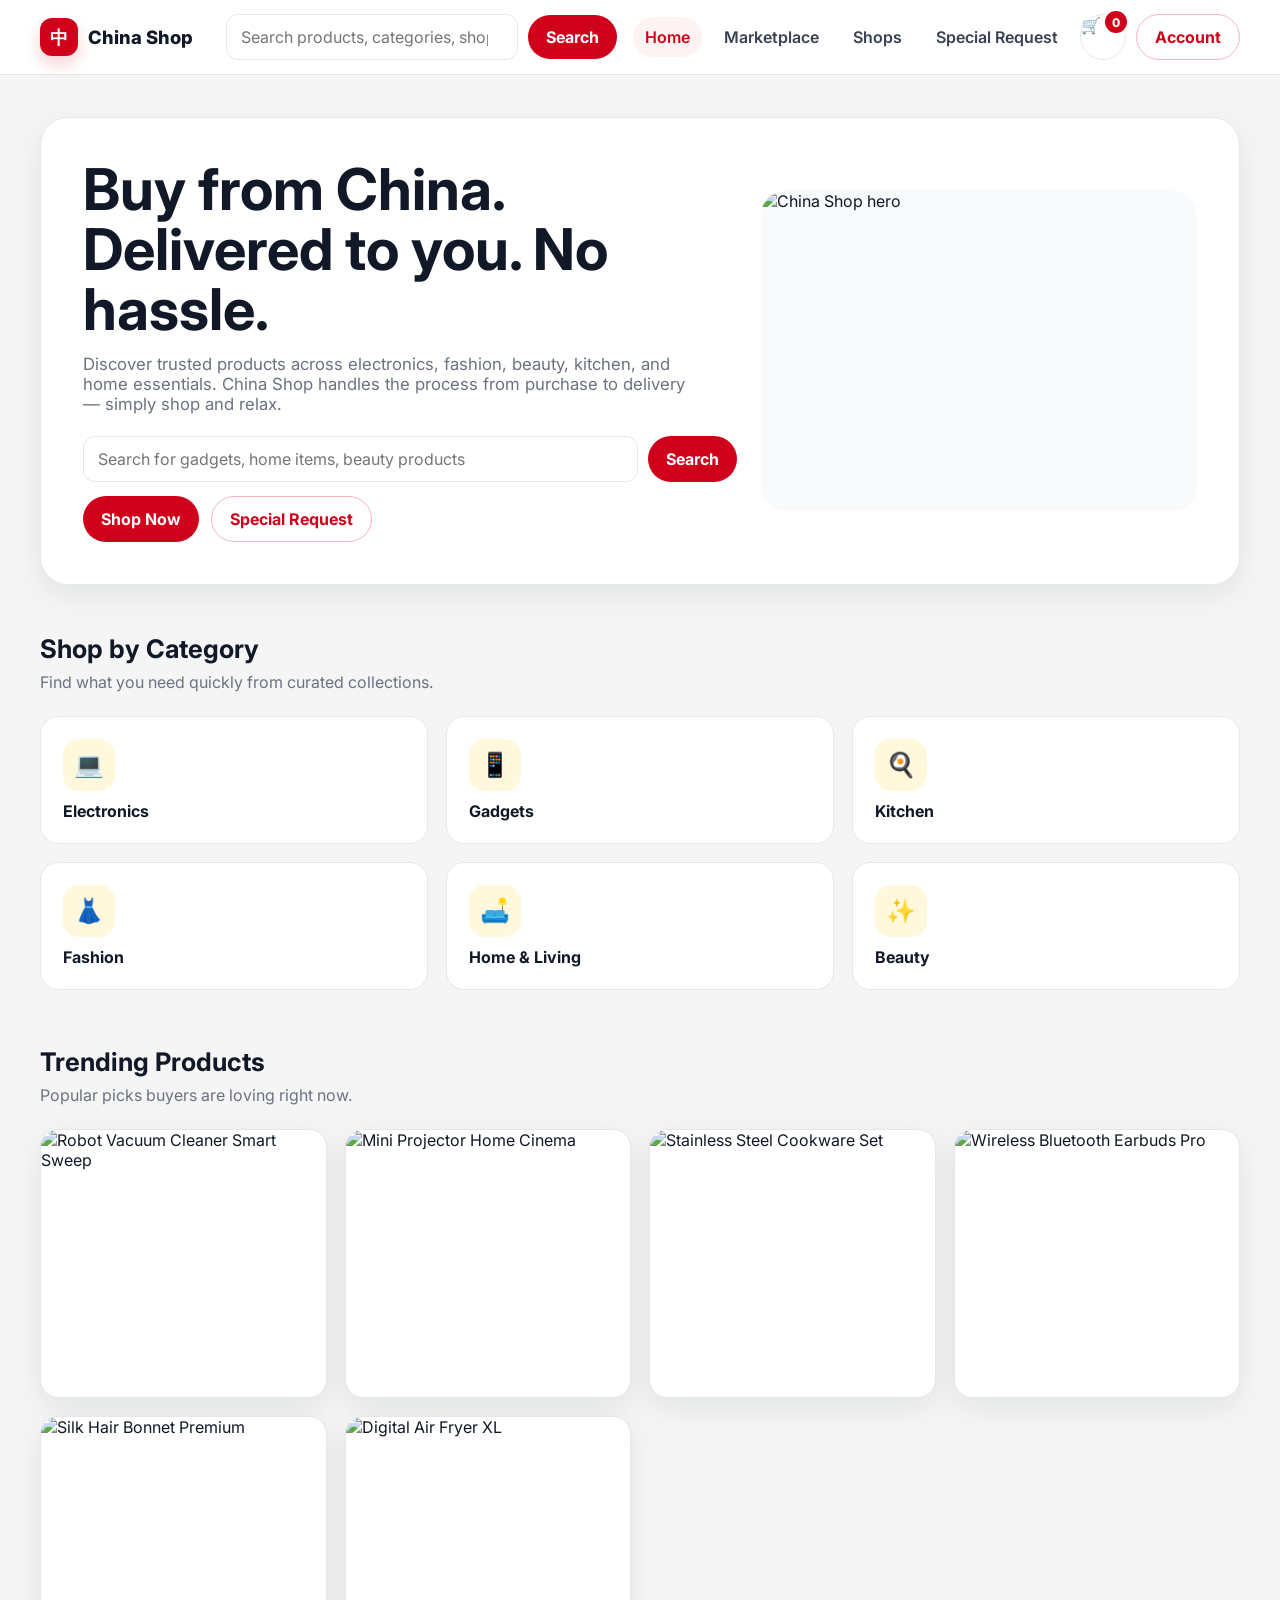
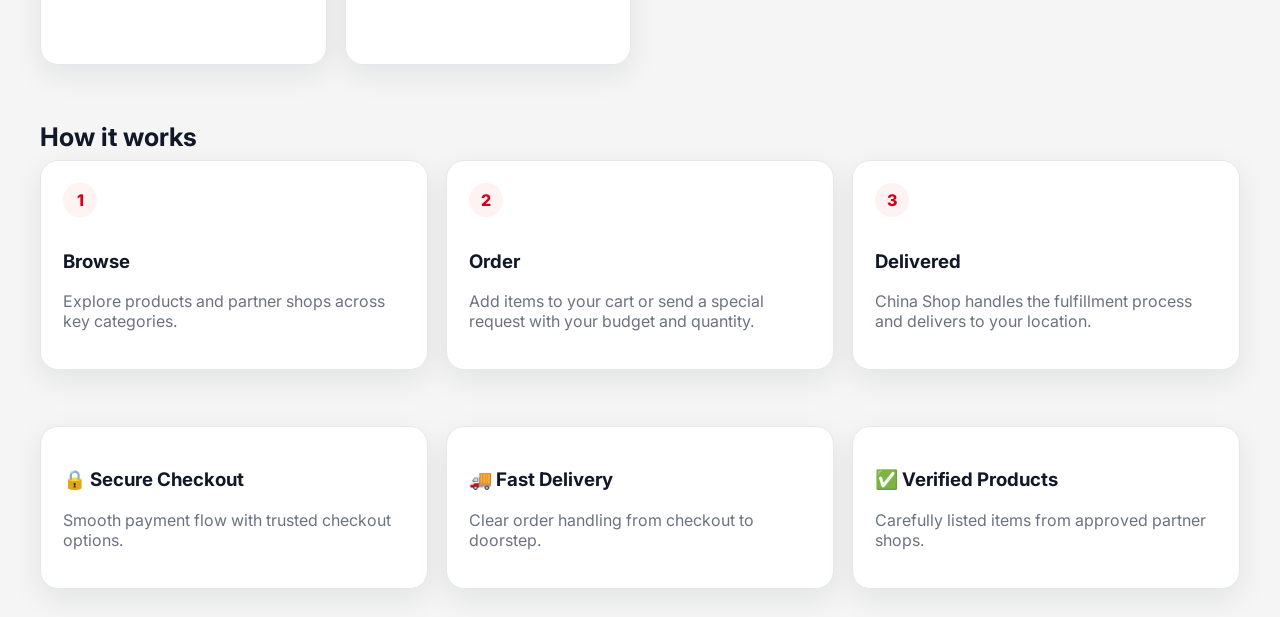
==== index.html @ fc055eab "Replace China Shop with new frontend build" ====
<!DOCTYPE html>
<html lang="en">
<head>
  <meta charset="UTF-8" />
  <meta name="viewport" content="width=device-width, initial-scale=1.0" />
  <title>China Shop</title>
  <link rel="preconnect" href="https://fonts.googleapis.com">
  <link rel="preconnect" href="https://fonts.gstatic.com" crossorigin>
  <link href="https://fonts.googleapis.com/css2?family=Inter:wght@400;500;600;700;800&display=swap" rel="stylesheet">
  <link rel="stylesheet" href="css/style.css" />
</head>
<body>
  <div id="root">
    <header id="navbar"></header>
    <main id="app"></main>
  </div>
  <script src="js/data.js"></script>
  <script src="js/router.js"></script>
  <script src="js/app.js"></script>
</body>
</html>
---- css/style.css ----
:root {
  --primary: #D0021B;
  --accent: #FFD700;
  --bg: #f5f5f5;
  --card: #ffffff;
  --text: #111827;
  --muted: #6b7280;
  --border: #e5e7eb;
  --success: #065f46;
  --shadow: 0 10px 30px rgba(17, 24, 39, 0.08);
  --radius: 18px;
  --radius-sm: 12px;
  --container: 1200px;
}

* { box-sizing: border-box; }
html { scroll-behavior: smooth; }
body {
  margin: 0;
  font-family: 'Inter', system-ui, -apple-system, BlinkMacSystemFont, 'Segoe UI', sans-serif;
  background: var(--bg);
  color: var(--text);
}
img { max-width: 100%; display: block; }
a { color: inherit; text-decoration: none; }
button, input, select, textarea {
  font: inherit;
}
button {
  cursor: pointer;
  border: none;
}
.container {
  width: min(calc(100% - 32px), var(--container));
  margin: 0 auto;
}
.section {
  padding: 28px 0;
}
.section-title {
  font-size: clamp(1.35rem, 2vw, 2rem);
  margin: 0 0 8px;
}
.section-subtitle {
  color: var(--muted);
  margin: 0 0 24px;
}
.card {
  background: var(--card);
  border: 1px solid var(--border);
  border-radius: var(--radius);
  box-shadow: var(--shadow);
}
.grid {
  display: grid;
  gap: 18px;
}
.btn {
  display: inline-flex;
  align-items: center;
  justify-content: center;
  gap: 10px;
  padding: 12px 18px;
  border-radius: 999px;
  transition: transform .18s ease, opacity .18s ease, background .18s ease;
  font-weight: 700;
}
.btn:hover { transform: translateY(-1px); }
.btn-primary {
  background: var(--primary);
  color: white;
}
.btn-secondary {
  background: #111827;
  color: white;
}
.btn-outline {
  background: white;
  color: var(--primary);
  border: 1px solid #f1b7bd;
}
.btn-ghost {
  background: #f3f4f6;
  color: var(--text);
}
.input, .select, .textarea {
  width: 100%;
  padding: 12px 14px;
  border: 1px solid var(--border);
  border-radius: 12px;
  background: white;
  outline: none;
}
.input:focus, .select:focus, .textarea:focus {
  border-color: #f5a5af;
  box-shadow: 0 0 0 3px rgba(208, 2, 27, 0.08);
}
.textarea { min-height: 120px; resize: vertical; }
.label {
  display: block;
  margin: 0 0 8px;
  font-weight: 600;
}
.navbar {
  position: sticky;
  top: 0;
  z-index: 30;
  background: rgba(255,255,255,.92);
  backdrop-filter: blur(14px);
  border-bottom: 1px solid var(--border);
}
.navbar-inner {
  display: grid;
  grid-template-columns: 170px 1fr auto;
  gap: 16px;
  align-items: center;
  padding: 14px 0;
}
.logo {
  display: inline-flex;
  align-items: center;
  gap: 10px;
  font-weight: 800;
  font-size: 1.15rem;
}
.logo-mark {
  width: 38px;
  height: 38px;
  border-radius: 12px;
  background: var(--primary);
  color: white;
  display: inline-flex;
  align-items: center;
  justify-content: center;
  box-shadow: 0 8px 16px rgba(208, 2, 27, 0.18);
}
.nav-search {
  display: flex;
  align-items: center;
  gap: 10px;
}
.nav-links {
  display: flex;
  align-items: center;
  gap: 10px;
}
.nav-link {
  padding: 10px 12px;
  border-radius: 999px;
  color: #374151;
  font-weight: 600;
}
.nav-link.active, .nav-link:hover {
  background: #fef2f2;
  color: var(--primary);
}
.icon-btn {
  width: 46px;
  height: 46px;
  border-radius: 999px;
  background: white;
  border: 1px solid var(--border);
  position: relative;
}
.badge {
  position: absolute;
  top: -4px;
  right: -2px;
  min-width: 22px;
  height: 22px;
  border-radius: 999px;
  display: inline-flex;
  align-items: center;
  justify-content: center;
  padding: 0 6px;
  background: var(--primary);
  color: white;
  font-size: .75rem;
  font-weight: 800;
}
.badge.pulse { animation: pulse .45s ease; }
@keyframes pulse {
  0% { transform: scale(1); }
  50% { transform: scale(1.25); }
  100% { transform: scale(1); }
}
.hamburger { display: none; }
.mobile-menu {
  display: none;
  padding-bottom: 14px;
}
.mobile-menu.open { display: block; }
.hero {
  padding: 42px 0 20px;
}
.hero-card {
  padding: 42px;
  background: white;
  border: 1px solid var(--border);
  border-radius: 28px;
  box-shadow: var(--shadow);
  display: grid;
  grid-template-columns: 1.2fr .8fr;
  gap: 24px;
  align-items: center;
}
.hero h1 {
  font-size: clamp(2rem, 5vw, 3.6rem);
  line-height: 1.04;
  margin: 0 0 14px;
}
.hero p {
  font-size: 1.05rem;
  color: var(--muted);
  margin: 0 0 22px;
  max-width: 620px;
}
.hero-art {
  border-radius: 24px;
  overflow: hidden;
  min-height: 320px;
  background: #f8fafc;
}
.hero-search {
  display: grid;
  grid-template-columns: 1fr auto;
  gap: 10px;
  margin-bottom: 14px;
}
.hero-actions { display: flex; gap: 12px; flex-wrap: wrap; }
.category-grid {
  grid-template-columns: repeat(3, 1fr);
}
.category-tile {
  padding: 22px;
  background: white;
  border: 1px solid var(--border);
  border-radius: var(--radius);
  font-weight: 700;
  display: flex;
  flex-direction: column;
  gap: 10px;
  align-items: flex-start;
  transition: transform .18s ease, box-shadow .18s ease;
}
.category-tile:hover, .product-card:hover, .shop-card:hover {
  transform: translateY(-4px);
  box-shadow: 0 16px 30px rgba(17, 24, 39, 0.1);
}
.category-icon {
  width: 52px;
  height: 52px;
  border-radius: 16px;
  background: #fff8dd;
  display: inline-flex;
  align-items: center;
  justify-content: center;
  font-size: 1.5rem;
}
.product-grid {
  grid-template-columns: repeat(4, 1fr);
}
.product-card {
  overflow: hidden;
  transition: transform .18s ease, box-shadow .18s ease;
}
.product-image-wrap {
  aspect-ratio: 16 / 9;
  overflow: hidden;
  background: #f8fafc;
}
.product-image-wrap img {
  width: 100%;
  height: 100%;
  object-fit: cover;
}
.product-body {
  padding: 14px;
}
.shop-badge {
  display: inline-flex;
  padding: 6px 10px;
  background: #fff8dd;
  color: #795900;
  border-radius: 999px;
  font-size: .78rem;
  font-weight: 700;
  margin-bottom: 10px;
}
.product-name {
  margin: 0 0 8px;
  font-size: 1rem;
  line-height: 1.35;
  min-height: 2.7em;
  display: -webkit-box;
  -webkit-line-clamp: 2;
  line-clamp: 2;
  -webkit-box-orient: vertical;
  overflow: hidden;
}
.price {
  font-size: 1.1rem;
  font-weight: 800;
  color: var(--primary);
}
.rating, .muted { color: var(--muted); }
.product-card .actions {
  display: flex;
  gap: 10px;
  margin-top: 12px;
}
.how-grid, .trust-grid, .stats-grid { grid-template-columns: repeat(3, 1fr); }
.feature-card, .trust-card, .stat-card {
  padding: 22px;
}
.feature-number {
  width: 34px;
  height: 34px;
  border-radius: 999px;
  background: #fef2f2;
  color: var(--primary);
  font-weight: 800;
  display: inline-flex;
  align-items: center;
  justify-content: center;
  margin-bottom: 14px;
}
.filters-layout {
  display: grid;
  grid-template-columns: 280px 1fr;
  gap: 20px;
}
.sidebar {
  padding: 18px;
  align-self: start;
  position: sticky;
  top: 88px;
}
.filter-group { margin-bottom: 18px; }
.filter-row { display: flex; align-items: center; justify-content: space-between; gap: 8px; }
.range-value { font-weight: 800; color: var(--primary); }
.shops-grid { grid-template-columns: repeat(3, 1fr); }
.shop-card { overflow: hidden; }
.shop-banner {
  aspect-ratio: 3 / 1;
  overflow: hidden;
  background: #f8fafc;
}
.shop-body { padding: 18px; }
.shop-header {
  display: flex;
  align-items: center;
  gap: 12px;
  margin-top: -34px;
}
.shop-avatar {
  width: 68px;
  height: 68px;
  border-radius: 18px;
  border: 4px solid white;
  background: var(--primary);
  color: white;
  display: inline-flex;
  align-items: center;
  justify-content: center;
  font-size: 1.25rem;
  font-weight: 800;
}
.banner-panel {
  min-height: 240px;
  border-radius: 24px;
  overflow: hidden;
  position: relative;
}
.banner-panel img {
  width: 100%;
  height: 100%;
  object-fit: cover;
}
.banner-overlay {
  position: absolute;
  inset: 0;
  background: linear-gradient(to top, rgba(17,24,39,.6), rgba(17,24,39,.06));
  display: flex;
  align-items: flex-end;
  padding: 24px;
  color: white;
}
.tabs { display: flex; gap: 10px; flex-wrap: wrap; margin: 20px 0; }
.tab {
  padding: 10px 14px;
  border-radius: 999px;
  background: white;
  border: 1px solid var(--border);
  font-weight: 700;
}
.tab.active { background: #fef2f2; color: var(--primary); }
.product-detail {
  display: grid;
  grid-template-columns: 1fr 1fr;
  gap: 24px;
}
.product-gallery {
  border-radius: 24px;
  overflow: hidden;
  background: white;
  border: 1px solid var(--border);
}
.product-gallery img {
  width: 100%;
  aspect-ratio: 1 / 1;
  object-fit: cover;
}
.detail-card { padding: 24px; }
.spec-table {
  width: 100%;
  border-collapse: collapse;
  margin-top: 16px;
}
.spec-table td {
  padding: 10px 0;
  border-bottom: 1px solid var(--border);
}
.qty-wrap {
  display: inline-flex;
  align-items: center;
  border: 1px solid var(--border);
  border-radius: 999px;
  overflow: hidden;
}
.qty-wrap button, .qty-wrap span {
  width: 42px;
  height: 42px;
  display: inline-flex;
  align-items: center;
  justify-content: center;
  background: white;
}
.qty-wrap span { font-weight: 700; }
.form-grid {
  display: grid;
  grid-template-columns: repeat(2, 1fr);
  gap: 16px;
}
.form-grid .full { grid-column: 1 / -1; }
.upload-ui {
  border: 1.5px dashed #d1d5db;
  border-radius: 16px;
  padding: 18px;
  text-align: center;
  background: #fafafa;
}
.cart-layout, .checkout-layout {
  display: grid;
  grid-template-columns: 1.2fr .8fr;
  gap: 20px;
}
.cart-item {
  display: grid;
  grid-template-columns: 110px 1fr auto;
  gap: 16px;
  padding: 16px;
}
.cart-item + .cart-item { border-top: 1px solid var(--border); }
.cart-thumb {
  width: 110px;
  aspect-ratio: 1 / 1;
  object-fit: cover;
  border-radius: 16px;
}
.summary-card, .form-card, .table-card, .pin-card {
  padding: 20px;
}
.summary-row {
  display: flex;
  align-items: center;
  justify-content: space-between;
  gap: 12px;
  padding: 10px 0;
}
.summary-row.total {
  border-top: 1px solid var(--border);
  margin-top: 8px;
  padding-top: 16px;
  font-size: 1.08rem;
  font-weight: 800;
}
.success {
  min-height: 60vh;
  display: grid;
  place-items: center;
}
.success-card {
  max-width: 620px;
  text-align: center;
  padding: 36px;
}
.success-mark {
  width: 72px;
  height: 72px;
  border-radius: 999px;
  background: #ecfdf5;
  color: var(--success);
  display: inline-flex;
  align-items: center;
  justify-content: center;
  font-size: 2rem;
  margin-bottom: 16px;
}
.centered {
  min-height: calc(100vh - 120px);
  display: grid;
  place-items: center;
}
.pin-card {
  width: min(100%, 420px);
}
.pin-actions { display: flex; gap: 10px; margin-top: 16px; }
.table-wrap { overflow: auto; }
.table {
  width: 100%;
  border-collapse: collapse;
  min-width: 760px;
}
.table th, .table td {
  text-align: left;
  padding: 12px 10px;
  border-bottom: 1px solid var(--border);
  vertical-align: top;
}
.table th { color: var(--muted); font-size: .88rem; }
.kpi {
  background: #fff;
  border: 1px solid var(--border);
  border-radius: 16px;
  padding: 18px;
}
.kpi .value { font-size: 1.5rem; font-weight: 800; margin-top: 8px; }
.empty-state {
  padding: 40px 18px;
  text-align: center;
  color: var(--muted);
}
.small { font-size: .9rem; }
.mb-0 { margin-bottom: 0; }
.mb-1 { margin-bottom: 8px; }
.mb-2 { margin-bottom: 14px; }
.mb-3 { margin-bottom: 22px; }
.mt-2 { margin-top: 14px; }
.mt-3 { margin-top: 22px; }
.flex { display: flex; }
.gap-1 { gap: 8px; }
.gap-2 { gap: 12px; }
.justify-between { justify-content: space-between; }
.items-center { align-items: center; }
.hidden { display: none; }
.footer-note { color: var(--muted); font-size: .92rem; margin-top: 12px; }

@media (max-width: 1024px) {
  .product-grid { grid-template-columns: repeat(2, 1fr); }
  .shops-grid { grid-template-columns: repeat(2, 1fr); }
  .hero-card,
  .product-detail,
  .cart-layout,
  .checkout-layout,
  .filters-layout { grid-template-columns: 1fr; }
  .sidebar { position: static; top: auto; }
}
@media (max-width: 768px) {
  .navbar-inner { grid-template-columns: 1fr auto auto; }
  .nav-search.desktop-only, .nav-links.desktop-only { display: none; }
  .hamburger { display: inline-flex; }
  .hero-card { padding: 24px; }
  .category-grid,
  .how-grid,
  .trust-grid,
  .stats-grid,
  .shops-grid,
  .form-grid { grid-template-columns: 1fr; }
  .product-grid { grid-template-columns: 1fr; }
  .cart-item { grid-template-columns: 90px 1fr; }
  .cart-item > :last-child { grid-column: 2; justify-self: start; }
}
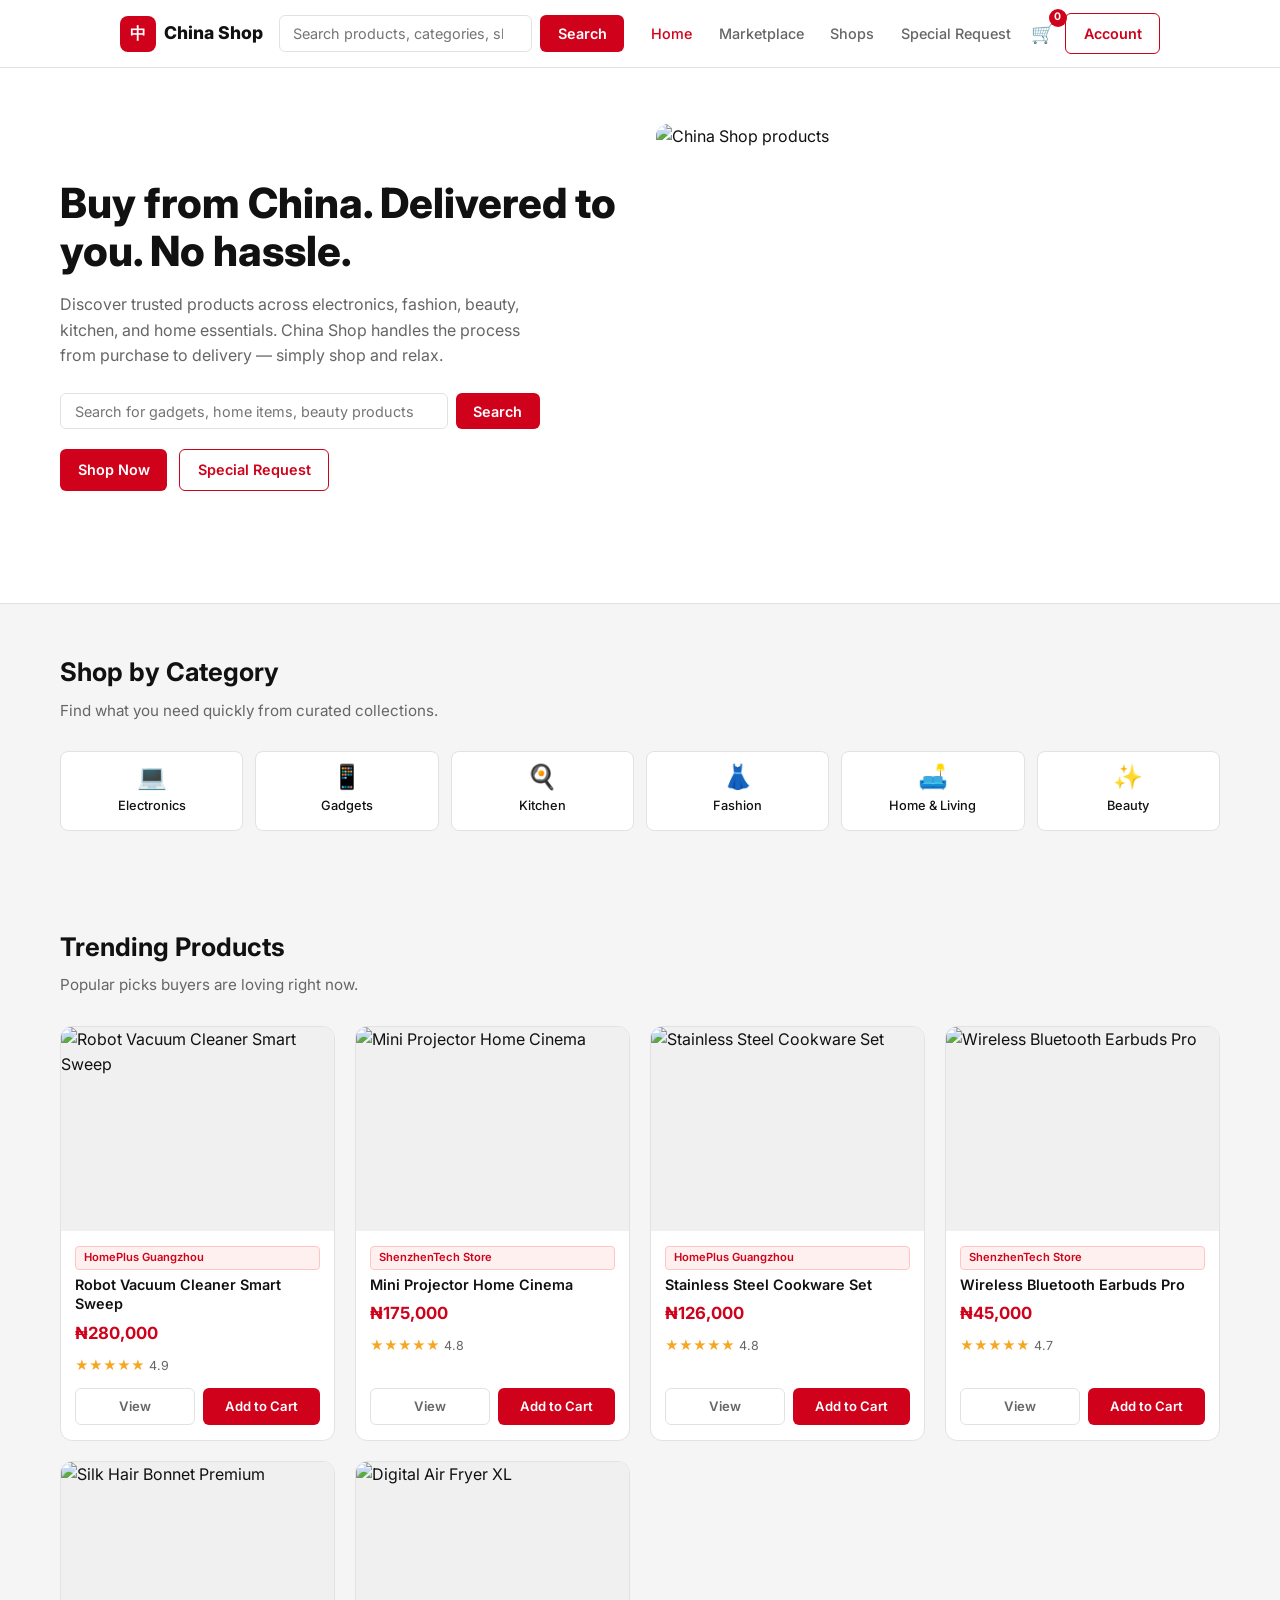
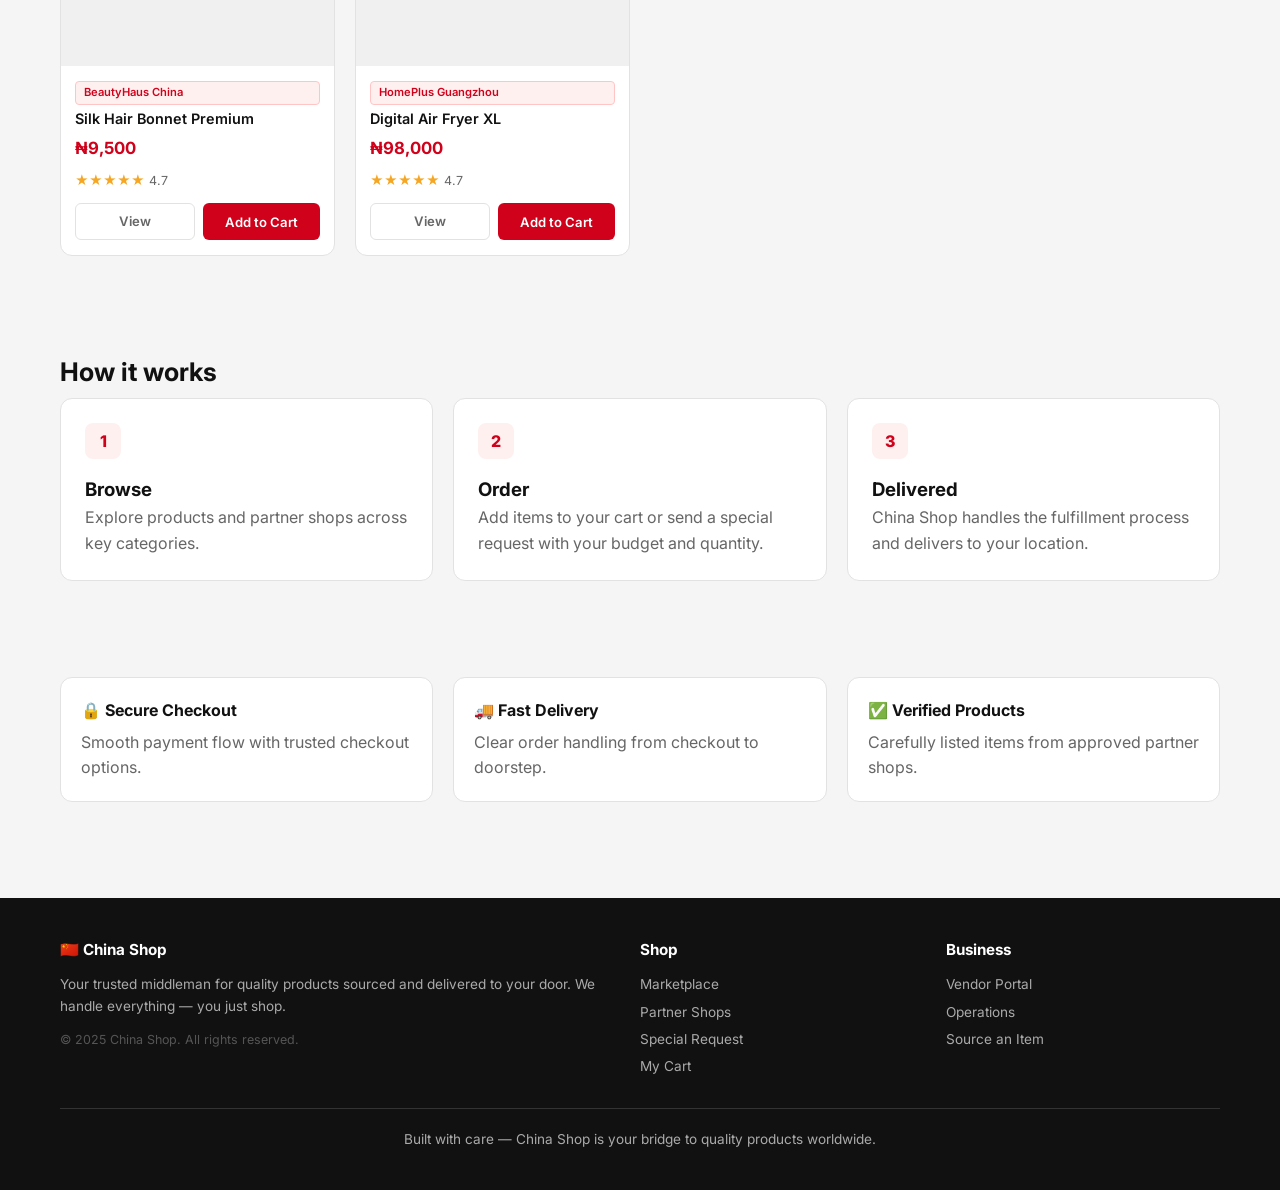
==== commit a4b15b59: "Replace entire frontend with v2 build" ====
--- a/index.html
+++ b/index.html
@@ -13,6 +13,31 @@
   <div id="root">
     <header id="navbar"></header>
     <main id="app"></main>
+    <footer>
+      <div class="container">
+        <div class="footer-inner">
+          <div>
+            <h4>🇨🇳 China Shop</h4>
+            <p style="font-size:0.85rem;line-height:1.6;margin-bottom:0.75rem;">Your trusted middleman for quality products sourced and delivered to your door. We handle everything — you just shop.</p>
+            <p style="font-size:0.78rem;color:#555;">© 2025 China Shop. All rights reserved.</p>
+          </div>
+          <div>
+            <h4>Shop</h4>
+            <a href="#marketplace">Marketplace</a>
+            <a href="#shops">Partner Shops</a>
+            <a href="#request">Special Request</a>
+            <a href="#cart">My Cart</a>
+          </div>
+          <div>
+            <h4>Business</h4>
+            <a href="#vendor">Vendor Portal</a>
+            <a href="#admin">Operations</a>
+            <a href="#request">Source an Item</a>
+          </div>
+        </div>
+        <div class="copyright">Built with care — China Shop is your bridge to quality products worldwide.</div>
+      </div>
+    </footer>
   </div>
   <script src="js/data.js"></script>
   <script src="js/router.js"></script>
--- a/css/style.css
+++ b/css/style.css
@@ -1,583 +1,306 @@
+/* ── Reset & Base ───────────────────────────────── */
+*, *::before, *::after { box-sizing: border-box; margin: 0; padding: 0; }
+
 :root {
-  --primary: #D0021B;
-  --accent: #FFD700;
+  --red: #D0021B;
+  --red-dark: #a50116;
+  --gold: #FFD700;
   --bg: #f5f5f5;
-  --card: #ffffff;
-  --text: #111827;
-  --muted: #6b7280;
-  --border: #e5e7eb;
-  --success: #065f46;
-  --shadow: 0 10px 30px rgba(17, 24, 39, 0.08);
-  --radius: 18px;
-  --radius-sm: 12px;
-  --container: 1200px;
-}
-
-* { box-sizing: border-box; }
-html { scroll-behavior: smooth; }
-body {
-  margin: 0;
-  font-family: 'Inter', system-ui, -apple-system, BlinkMacSystemFont, 'Segoe UI', sans-serif;
-  background: var(--bg);
-  color: var(--text);
-}
-img { max-width: 100%; display: block; }
+  --surface: #ffffff;
+  --border: #e2e2e2;
+  --text: #111111;
+  --muted: #666666;
+  --radius: 12px;
+  --radius-sm: 8px;
+  --shadow: 0 1px 4px rgba(0,0,0,0.08);
+  --shadow-hover: 0 4px 16px rgba(0,0,0,0.12);
+  --nav-h: 68px;
+}
+
+html { font-size: 16px; scroll-behavior: smooth; }
+body { font-family: 'Inter', system-ui, sans-serif; background: var(--bg); color: var(--text); line-height: 1.6; }
+
 a { color: inherit; text-decoration: none; }
-button, input, select, textarea {
-  font: inherit;
-}
-button {
-  cursor: pointer;
-  border: none;
-}
-.container {
-  width: min(calc(100% - 32px), var(--container));
-  margin: 0 auto;
-}
-.section {
-  padding: 28px 0;
-}
-.section-title {
-  font-size: clamp(1.35rem, 2vw, 2rem);
-  margin: 0 0 8px;
-}
-.section-subtitle {
-  color: var(--muted);
-  margin: 0 0 24px;
-}
-.card {
-  background: var(--card);
-  border: 1px solid var(--border);
-  border-radius: var(--radius);
-  box-shadow: var(--shadow);
-}
-.grid {
-  display: grid;
-  gap: 18px;
-}
-.btn {
-  display: inline-flex;
+img { display: block; max-width: 100%; }
+button { cursor: pointer; font-family: inherit; }
+
+/* ── Layout ─────────────────────────────────────── */
+.container { max-width: 1200px; margin: 0 auto; padding: 0 1.25rem; }
+.section { padding: 3rem 0; }
+.section-title { font-size: 1.6rem; font-weight: 700; margin-bottom: 0.35rem; }
+.section-subtitle { color: var(--muted); margin-bottom: 1.75rem; font-size: 0.95rem; }
+
+/* ── Grid ───────────────────────────────────────── */
+.grid { display: grid; gap: 1.25rem; }
+.product-grid { grid-template-columns: repeat(4, 1fr); }
+.shops-grid  { grid-template-columns: repeat(3, 1fr); }
+.how-grid    { grid-template-columns: repeat(3, 1fr); }
+.trust-grid  { grid-template-columns: repeat(3, 1fr); }
+
+/* ── CATEGORY GRID — compact tiles ──────────────── */
+.category-grid {
+  grid-template-columns: repeat(6, 1fr);
+  gap: 0.75rem;
+}
+.category-tile {
+  display: flex;
+  flex-direction: column;
   align-items: center;
   justify-content: center;
-  gap: 10px;
-  padding: 12px 18px;
-  border-radius: 999px;
-  transition: transform .18s ease, opacity .18s ease, background .18s ease;
-  font-weight: 700;
-}
-.btn:hover { transform: translateY(-1px); }
-.btn-primary {
-  background: var(--primary);
-  color: white;
-}
-.btn-secondary {
-  background: #111827;
-  color: white;
-}
-.btn-outline {
-  background: white;
-  color: var(--primary);
-  border: 1px solid #f1b7bd;
-}
-.btn-ghost {
-  background: #f3f4f6;
+  gap: 0.4rem;
+  background: var(--surface);
+  border: 1px solid var(--border);
+  border-radius: var(--radius-sm);
+  padding: 0.85rem 0.5rem;
+  font-size: 0.8rem;
+  font-weight: 500;
   color: var(--text);
-}
+  text-align: center;
+  transition: border-color 0.2s, box-shadow 0.2s, transform 0.15s;
+  cursor: pointer;
+}
+.category-tile:hover { border-color: var(--red); box-shadow: var(--shadow-hover); transform: translateY(-2px); }
+.category-icon { font-size: 1.5rem; line-height: 1; }
+
+/* ── Navbar ─────────────────────────────────────── */
+.navbar {
+  position: sticky; top: 0; z-index: 100;
+  background: var(--surface);
+  border-bottom: 1px solid var(--border);
+  height: var(--nav-h);
+  display: flex; align-items: center;
+}
+.navbar-inner { display: flex; align-items: center; gap: 1rem; height: 100%; }
+.logo { display: flex; align-items: center; gap: 0.5rem; font-weight: 800; font-size: 1.1rem; white-space: nowrap; }
+.logo-mark { display:flex;align-items:center;justify-content:center; width:36px;height:36px;background:var(--red);color:#fff;border-radius:8px;font-size:1rem;font-weight:800; }
+
+.nav-search { display: flex; gap: 0.5rem; flex: 1; max-width: 440px; }
+.nav-search .input { flex: 1; }
+.nav-links { display: flex; align-items: center; gap: 0.25rem; margin-left: auto; }
+.nav-link { padding: 0.35rem 0.7rem; border-radius: 6px; font-size: 0.9rem; font-weight: 500; color: var(--muted); transition: color 0.15s; }
+.nav-link:hover, .nav-link.active { color: var(--red); }
+.icon-btn { position: relative; background: none; border: none; padding: 0.35rem; font-size: 1.2rem; display: flex; align-items: center; }
+.badge { position:absolute;top:-4px;right:-6px; background:var(--red);color:#fff;font-size:0.65rem;font-weight:700; min-width:18px;height:18px;padding:0 4px;border-radius:9px;display:flex;align-items:center;justify-content:center; transition: transform 0.2s; }
+.badge.pulse { transform: scale(1.4); }
+.hamburger { display: none; font-size: 1.4rem; }
+.mobile-menu { display: none; padding: 1rem 0; border-top: 1px solid var(--border); }
+.mobile-menu.open { display: block; }
+.desktop-only { display: flex; }
+
+/* ── Buttons ─────────────────────────────────────── */
+.btn { display:inline-flex;align-items:center;justify-content:center;gap:0.4rem;padding:0.5rem 1.1rem;border-radius:6px;font-size:0.9rem;font-weight:600;border:none;transition:background 0.15s,transform 0.1s,opacity 0.15s;cursor:pointer; }
+.btn:active { transform: scale(0.97); }
+.btn-primary { background: var(--red); color: #fff; }
+.btn-primary:hover { background: var(--red-dark); }
+.btn-secondary { background: #111; color: #fff; }
+.btn-secondary:hover { background: #333; }
+.btn-outline { background: transparent; color: var(--red); border: 1.5px solid var(--red); }
+.btn-outline:hover { background: var(--red); color: #fff; }
+.btn-ghost { background: transparent; color: var(--muted); border: 1px solid var(--border); }
+.btn-ghost:hover { border-color: var(--red); color: var(--red); }
+
+/* ── Form Elements ───────────────────────────────── */
 .input, .select, .textarea {
-  width: 100%;
-  padding: 12px 14px;
-  border: 1px solid var(--border);
-  border-radius: 12px;
-  background: white;
-  outline: none;
-}
-.input:focus, .select:focus, .textarea:focus {
-  border-color: #f5a5af;
-  box-shadow: 0 0 0 3px rgba(208, 2, 27, 0.08);
-}
-.textarea { min-height: 120px; resize: vertical; }
-.label {
-  display: block;
-  margin: 0 0 8px;
-  font-weight: 600;
-}
-.navbar {
-  position: sticky;
-  top: 0;
-  z-index: 30;
-  background: rgba(255,255,255,.92);
-  backdrop-filter: blur(14px);
-  border-bottom: 1px solid var(--border);
-}
-.navbar-inner {
-  display: grid;
-  grid-template-columns: 170px 1fr auto;
-  gap: 16px;
-  align-items: center;
-  padding: 14px 0;
-}
-.logo {
-  display: inline-flex;
-  align-items: center;
-  gap: 10px;
-  font-weight: 800;
-  font-size: 1.15rem;
-}
-.logo-mark {
-  width: 38px;
-  height: 38px;
-  border-radius: 12px;
-  background: var(--primary);
-  color: white;
-  display: inline-flex;
-  align-items: center;
-  justify-content: center;
-  box-shadow: 0 8px 16px rgba(208, 2, 27, 0.18);
-}
-.nav-search {
-  display: flex;
-  align-items: center;
-  gap: 10px;
-}
-.nav-links {
-  display: flex;
-  align-items: center;
-  gap: 10px;
-}
-.nav-link {
-  padding: 10px 12px;
-  border-radius: 999px;
-  color: #374151;
-  font-weight: 600;
-}
-.nav-link.active, .nav-link:hover {
-  background: #fef2f2;
-  color: var(--primary);
-}
-.icon-btn {
-  width: 46px;
-  height: 46px;
-  border-radius: 999px;
-  background: white;
-  border: 1px solid var(--border);
-  position: relative;
-}
-.badge {
-  position: absolute;
-  top: -4px;
-  right: -2px;
-  min-width: 22px;
-  height: 22px;
-  border-radius: 999px;
-  display: inline-flex;
-  align-items: center;
-  justify-content: center;
-  padding: 0 6px;
-  background: var(--primary);
-  color: white;
-  font-size: .75rem;
-  font-weight: 800;
-}
-.badge.pulse { animation: pulse .45s ease; }
-@keyframes pulse {
-  0% { transform: scale(1); }
-  50% { transform: scale(1.25); }
-  100% { transform: scale(1); }
-}
-.hamburger { display: none; }
-.mobile-menu {
-  display: none;
-  padding-bottom: 14px;
-}
-.mobile-menu.open { display: block; }
-.hero {
-  padding: 42px 0 20px;
-}
+  width: 100%; padding: 0.55rem 0.85rem;
+  border: 1px solid var(--border); border-radius: 6px;
+  font-size: 0.9rem; font-family: inherit; background: var(--surface); color: var(--text);
+  transition: border-color 0.15s;
+}
+.input:focus, .select:focus, .textarea:focus { outline: none; border-color: var(--red); }
+.textarea { resize: vertical; min-height: 100px; }
+.label { display: block; font-size: 0.82rem; font-weight: 600; margin-bottom: 0.3rem; color: var(--text); }
+.filter-group { margin-bottom: 1.1rem; }
+.filter-row { display: flex; justify-content: space-between; align-items: center; }
+.range-value { font-size: 0.8rem; color: var(--muted); }
+input[type="range"] { width: 100%; accent-color: var(--red); }
+
+/* ── Cards ───────────────────────────────────────── */
+.card { background: var(--surface); border: 1px solid var(--border); border-radius: var(--radius); overflow: hidden; }
+
+/* ── PRODUCT CARD ────────────────────────────────── */
+.product-card { display: flex; flex-direction: column; transition: box-shadow 0.2s, transform 0.2s; }
+.product-card:hover { box-shadow: var(--shadow-hover); transform: translateY(-3px); }
+
+/* FIX: fixed image height so cards don't blow up */
+.product-image-wrap { display: block; width: 100%; aspect-ratio: 4/3; overflow: hidden; background: #f0f0f0; }
+.product-image-wrap img { width: 100%; height: 100%; object-fit: cover; transition: transform 0.3s; }
+.product-card:hover .product-image-wrap img { transform: scale(1.04); }
+
+.product-body { padding: 0.9rem; display: flex; flex-direction: column; flex: 1; }
+.product-name { font-size: 0.9rem; font-weight: 600; line-height: 1.35; margin: 0.3rem 0 0.4rem; display: -webkit-box; -webkit-line-clamp: 2; -webkit-box-orient: vertical; overflow: hidden; }
+.shop-badge { display: inline-block; font-size: 0.7rem; font-weight: 600; background: #fff0f0; color: var(--red); padding: 2px 8px; border-radius: 4px; border: 1px solid #ffc5c5; }
+.price { font-size: 1.05rem; font-weight: 700; color: var(--red); }
+.rating { font-size: 0.82rem; color: #f5a623; }
+.rating .small { color: var(--muted); font-size: 0.78rem; }
+.actions { display: flex; gap: 0.5rem; margin-top: auto; padding-top: 0.75rem; }
+.actions .btn { flex: 1; font-size: 0.82rem; padding: 0.45rem 0.5rem; }
+
+/* ── Shop Card ────────────────────────────────────── */
+.shop-card { transition: box-shadow 0.2s, transform 0.2s; }
+.shop-card:hover { box-shadow: var(--shadow-hover); transform: translateY(-3px); }
+.shop-banner { width: 100%; aspect-ratio: 3/1; overflow: hidden; background: #eee; }
+.shop-banner img { width: 100%; height: 100%; object-fit: cover; }
+.shop-body { padding: 1rem; }
+.shop-header { display: flex; align-items: center; gap: 0.75rem; margin-bottom: 0.75rem; }
+.shop-avatar { width: 44px; height: 44px; min-width: 44px; background: var(--red); color: #fff; border-radius: 50%; display: flex; align-items: center; justify-content: center; font-weight: 700; font-size: 0.9rem; }
+
+/* ── Hero ────────────────────────────────────────── */
+.hero { background: var(--surface); border-bottom: 1px solid var(--border); padding: 0; }
 .hero-card {
-  padding: 42px;
-  background: white;
-  border: 1px solid var(--border);
-  border-radius: 28px;
-  box-shadow: var(--shadow);
-  display: grid;
-  grid-template-columns: 1.2fr .8fr;
-  gap: 24px;
-  align-items: center;
-}
-.hero h1 {
-  font-size: clamp(2rem, 5vw, 3.6rem);
-  line-height: 1.04;
-  margin: 0 0 14px;
-}
-.hero p {
-  font-size: 1.05rem;
-  color: var(--muted);
-  margin: 0 0 22px;
-  max-width: 620px;
-}
-.hero-art {
-  border-radius: 24px;
-  overflow: hidden;
-  min-height: 320px;
-  background: #f8fafc;
-}
-.hero-search {
-  display: grid;
-  grid-template-columns: 1fr auto;
-  gap: 10px;
-  margin-bottom: 14px;
-}
-.hero-actions { display: flex; gap: 12px; flex-wrap: wrap; }
-.category-grid {
-  grid-template-columns: repeat(3, 1fr);
-}
-.category-tile {
-  padding: 22px;
-  background: white;
-  border: 1px solid var(--border);
-  border-radius: var(--radius);
-  font-weight: 700;
-  display: flex;
-  flex-direction: column;
-  gap: 10px;
-  align-items: flex-start;
-  transition: transform .18s ease, box-shadow .18s ease;
-}
-.category-tile:hover, .product-card:hover, .shop-card:hover {
-  transform: translateY(-4px);
-  box-shadow: 0 16px 30px rgba(17, 24, 39, 0.1);
-}
-.category-icon {
-  width: 52px;
-  height: 52px;
-  border-radius: 16px;
-  background: #fff8dd;
-  display: inline-flex;
-  align-items: center;
-  justify-content: center;
-  font-size: 1.5rem;
-}
-.product-grid {
-  grid-template-columns: repeat(4, 1fr);
-}
-.product-card {
-  overflow: hidden;
-  transition: transform .18s ease, box-shadow .18s ease;
-}
-.product-image-wrap {
-  aspect-ratio: 16 / 9;
-  overflow: hidden;
-  background: #f8fafc;
-}
-.product-image-wrap img {
-  width: 100%;
-  height: 100%;
-  object-fit: cover;
-}
-.product-body {
-  padding: 14px;
-}
-.shop-badge {
-  display: inline-flex;
-  padding: 6px 10px;
-  background: #fff8dd;
-  color: #795900;
-  border-radius: 999px;
-  font-size: .78rem;
-  font-weight: 700;
-  margin-bottom: 10px;
-}
-.product-name {
-  margin: 0 0 8px;
-  font-size: 1rem;
-  line-height: 1.35;
-  min-height: 2.7em;
-  display: -webkit-box;
-  -webkit-line-clamp: 2;
-  line-clamp: 2;
-  -webkit-box-orient: vertical;
-  overflow: hidden;
-}
-.price {
-  font-size: 1.1rem;
-  font-weight: 800;
-  color: var(--primary);
-}
-.rating, .muted { color: var(--muted); }
-.product-card .actions {
-  display: flex;
-  gap: 10px;
-  margin-top: 12px;
-}
-.how-grid, .trust-grid, .stats-grid { grid-template-columns: repeat(3, 1fr); }
-.feature-card, .trust-card, .stat-card {
-  padding: 22px;
-}
-.feature-number {
-  width: 34px;
-  height: 34px;
-  border-radius: 999px;
-  background: #fef2f2;
-  color: var(--primary);
-  font-weight: 800;
-  display: inline-flex;
-  align-items: center;
-  justify-content: center;
-  margin-bottom: 14px;
-}
-.filters-layout {
-  display: grid;
-  grid-template-columns: 280px 1fr;
-  gap: 20px;
-}
-.sidebar {
-  padding: 18px;
-  align-self: start;
-  position: sticky;
-  top: 88px;
-}
-.filter-group { margin-bottom: 18px; }
-.filter-row { display: flex; align-items: center; justify-content: space-between; gap: 8px; }
-.range-value { font-weight: 800; color: var(--primary); }
-.shops-grid { grid-template-columns: repeat(3, 1fr); }
-.shop-card { overflow: hidden; }
-.shop-banner {
-  aspect-ratio: 3 / 1;
-  overflow: hidden;
-  background: #f8fafc;
-}
-.shop-body { padding: 18px; }
-.shop-header {
-  display: flex;
-  align-items: center;
-  gap: 12px;
-  margin-top: -34px;
-}
-.shop-avatar {
-  width: 68px;
-  height: 68px;
-  border-radius: 18px;
-  border: 4px solid white;
-  background: var(--primary);
-  color: white;
-  display: inline-flex;
-  align-items: center;
-  justify-content: center;
-  font-size: 1.25rem;
-  font-weight: 800;
-}
-.banner-panel {
-  min-height: 240px;
-  border-radius: 24px;
-  overflow: hidden;
-  position: relative;
-}
-.banner-panel img {
-  width: 100%;
-  height: 100%;
-  object-fit: cover;
-}
-.banner-overlay {
-  position: absolute;
-  inset: 0;
-  background: linear-gradient(to top, rgba(17,24,39,.6), rgba(17,24,39,.06));
-  display: flex;
-  align-items: flex-end;
-  padding: 24px;
-  color: white;
-}
-.tabs { display: flex; gap: 10px; flex-wrap: wrap; margin: 20px 0; }
-.tab {
-  padding: 10px 14px;
-  border-radius: 999px;
-  background: white;
-  border: 1px solid var(--border);
-  font-weight: 700;
-}
-.tab.active { background: #fef2f2; color: var(--primary); }
-.product-detail {
-  display: grid;
-  grid-template-columns: 1fr 1fr;
-  gap: 24px;
-}
-.product-gallery {
-  border-radius: 24px;
-  overflow: hidden;
-  background: white;
-  border: 1px solid var(--border);
-}
-.product-gallery img {
-  width: 100%;
-  aspect-ratio: 1 / 1;
-  object-fit: cover;
-}
-.detail-card { padding: 24px; }
-.spec-table {
-  width: 100%;
-  border-collapse: collapse;
-  margin-top: 16px;
-}
-.spec-table td {
-  padding: 10px 0;
-  border-bottom: 1px solid var(--border);
-}
-.qty-wrap {
-  display: inline-flex;
-  align-items: center;
-  border: 1px solid var(--border);
-  border-radius: 999px;
-  overflow: hidden;
-}
-.qty-wrap button, .qty-wrap span {
-  width: 42px;
-  height: 42px;
-  display: inline-flex;
-  align-items: center;
-  justify-content: center;
-  background: white;
-}
-.qty-wrap span { font-weight: 700; }
-.form-grid {
-  display: grid;
-  grid-template-columns: repeat(2, 1fr);
-  gap: 16px;
-}
+  display: grid; grid-template-columns: 1fr 1fr; align-items: center;
+  gap: 2rem; padding: 3.5rem 0;
+}
+.hero-card h1 { font-size: 2.6rem; font-weight: 800; line-height: 1.15; margin-bottom: 1rem; }
+.hero-card p { color: var(--muted); margin-bottom: 1.5rem; font-size: 1rem; max-width: 480px; }
+.hero-search { display: flex; gap: 0.5rem; margin-bottom: 1.25rem; max-width: 480px; }
+.hero-actions { display: flex; gap: 0.75rem; flex-wrap: wrap; }
+
+/* FIX: hero image — proper aspect ratio, no overflow */
+.hero-art { border-radius: var(--radius); overflow: hidden; aspect-ratio: 4/3; }
+.hero-art img { width: 100%; height: 100%; object-fit: cover; }
+
+/* ── Feature / Trust Cards ───────────────────────── */
+.feature-card { padding: 1.5rem; }
+.feature-number { width: 36px; height: 36px; background: #fff0f0; color: var(--red); border-radius: 8px; font-weight: 800; font-size: 1rem; display: flex; align-items: center; justify-content: center; margin-bottom: 1rem; }
+.trust-card { padding: 1.25rem; }
+.trust-card h3 { font-size: 1rem; margin-bottom: 0.35rem; }
+
+/* ── Marketplace Layout ──────────────────────────── */
+.filters-layout { display: grid; grid-template-columns: 240px 1fr; gap: 1.5rem; align-items: start; }
+.sidebar { padding: 1.25rem; position: sticky; top: calc(var(--nav-h) + 1rem); }
+
+/* ── Shop Banner Page ────────────────────────────── */
+.banner-panel { position: relative; overflow: hidden; margin-bottom: 1.5rem; }
+.banner-panel img { width: 100%; height: 260px; object-fit: cover; }
+.banner-overlay { position: absolute; inset: 0; background: linear-gradient(to top, rgba(0,0,0,0.65) 60%, transparent); display: flex; align-items: flex-end; padding: 1.5rem; color: #fff; }
+.banner-overlay p { color: rgba(255,255,255,0.82); margin-top: 0.35rem; }
+
+/* ── Tabs ────────────────────────────────────────── */
+.tabs { display: flex; gap: 0.5rem; flex-wrap: wrap; margin-bottom: 1.25rem; }
+.tab { padding: 0.4rem 1rem; border-radius: 20px; border: 1.5px solid var(--border); background: var(--surface); font-size: 0.85rem; font-weight: 500; cursor: pointer; transition: all 0.15s; }
+.tab.active, .tab:hover { background: var(--red); color: #fff; border-color: var(--red); }
+
+/* ── Product Detail ──────────────────────────────── */
+.product-detail { display: grid; grid-template-columns: 1fr 1fr; gap: 2rem; margin-bottom: 2.5rem; align-items: start; }
+.product-gallery img { width: 100%; aspect-ratio: 4/3; object-fit: cover; }
+.detail-card { padding: 1.5rem; }
+.detail-card h1 { font-size: 1.4rem; margin: 0.5rem 0 0.5rem; }
+.spec-table { width: 100%; border-collapse: collapse; margin-top: 1rem; font-size: 0.85rem; }
+.spec-table td { padding: 0.45rem 0.5rem; border-bottom: 1px solid var(--border); }
+.spec-table td:first-child { color: var(--muted); width: 40%; }
+.qty-wrap { display: flex; align-items: center; gap: 0; border: 1px solid var(--border); border-radius: 6px; overflow: hidden; }
+.qty-wrap button { padding: 0.4rem 0.75rem; background: var(--bg); border: none; font-size: 1rem; font-weight: 700; cursor: pointer; }
+.qty-wrap button:hover { background: #e0e0e0; }
+.qty-wrap span { padding: 0.4rem 0.85rem; font-weight: 600; font-size: 0.9rem; }
+
+/* ── Cart ────────────────────────────────────────── */
+.cart-layout { display: grid; grid-template-columns: 1fr 320px; gap: 1.5rem; align-items: start; }
+.cart-item { display: grid; grid-template-columns: 80px 1fr auto; gap: 1rem; align-items: center; padding: 1rem; border-bottom: 1px solid var(--border); }
+.cart-item:last-child { border-bottom: none; }
+.cart-item img { width: 80px; height: 60px; object-fit: cover; border-radius: 6px; }
+.cart-item-name { font-weight: 600; font-size: 0.9rem; }
+.cart-item-price { color: var(--red); font-weight: 700; font-size: 0.9rem; }
+.cart-qty { display: flex; align-items: center; gap: 0.5rem; margin-top: 0.3rem; }
+.cart-qty button { width: 26px; height: 26px; border: 1px solid var(--border); border-radius: 4px; background: var(--bg); font-size: 0.9rem; font-weight: 700; display: flex; align-items: center; justify-content: center; }
+.cart-qty span { font-weight: 600; min-width: 20px; text-align: center; }
+.order-summary { padding: 1.25rem; position: sticky; top: calc(var(--nav-h) + 1rem); }
+.summary-row { display: flex; justify-content: space-between; font-size: 0.9rem; margin-bottom: 0.6rem; }
+.summary-row.total { font-weight: 700; font-size: 1.05rem; border-top: 1px solid var(--border); padding-top: 0.6rem; margin-top: 0.4rem; }
+
+/* ── Checkout & Forms ────────────────────────────── */
+.form-card { padding: 2rem; max-width: 680px; margin: 0 auto; }
+.form-grid { display: grid; grid-template-columns: 1fr 1fr; gap: 1rem; }
 .form-grid .full { grid-column: 1 / -1; }
-.upload-ui {
-  border: 1.5px dashed #d1d5db;
-  border-radius: 16px;
-  padding: 18px;
-  text-align: center;
-  background: #fafafa;
-}
-.cart-layout, .checkout-layout {
-  display: grid;
-  grid-template-columns: 1.2fr .8fr;
-  gap: 20px;
-}
-.cart-item {
-  display: grid;
-  grid-template-columns: 110px 1fr auto;
-  gap: 16px;
-  padding: 16px;
-}
-.cart-item + .cart-item { border-top: 1px solid var(--border); }
-.cart-thumb {
-  width: 110px;
-  aspect-ratio: 1 / 1;
-  object-fit: cover;
-  border-radius: 16px;
-}
-.summary-card, .form-card, .table-card, .pin-card {
-  padding: 20px;
-}
-.summary-row {
-  display: flex;
-  align-items: center;
-  justify-content: space-between;
-  gap: 12px;
-  padding: 10px 0;
-}
-.summary-row.total {
-  border-top: 1px solid var(--border);
-  margin-top: 8px;
-  padding-top: 16px;
-  font-size: 1.08rem;
-  font-weight: 800;
-}
-.success {
-  min-height: 60vh;
-  display: grid;
-  place-items: center;
-}
-.success-card {
-  max-width: 620px;
-  text-align: center;
-  padding: 36px;
-}
-.success-mark {
-  width: 72px;
-  height: 72px;
-  border-radius: 999px;
-  background: #ecfdf5;
-  color: var(--success);
-  display: inline-flex;
-  align-items: center;
-  justify-content: center;
-  font-size: 2rem;
-  margin-bottom: 16px;
-}
-.centered {
-  min-height: calc(100vh - 120px);
-  display: grid;
-  place-items: center;
-}
-.pin-card {
-  width: min(100%, 420px);
-}
-.pin-actions { display: flex; gap: 10px; margin-top: 16px; }
-.table-wrap { overflow: auto; }
-.table {
-  width: 100%;
-  border-collapse: collapse;
-  min-width: 760px;
-}
-.table th, .table td {
-  text-align: left;
-  padding: 12px 10px;
-  border-bottom: 1px solid var(--border);
-  vertical-align: top;
-}
-.table th { color: var(--muted); font-size: .88rem; }
-.kpi {
-  background: #fff;
-  border: 1px solid var(--border);
-  border-radius: 16px;
-  padding: 18px;
-}
-.kpi .value { font-size: 1.5rem; font-weight: 800; margin-top: 8px; }
-.empty-state {
-  padding: 40px 18px;
-  text-align: center;
-  color: var(--muted);
-}
-.small { font-size: .9rem; }
+.payment-options { display: flex; flex-wrap: wrap; gap: 0.6rem; margin-top: 0.35rem; }
+.payment-option { display: flex; align-items: center; gap: 0.4rem; padding: 0.5rem 1rem; border: 1.5px solid var(--border); border-radius: 6px; cursor: pointer; font-size: 0.88rem; font-weight: 500; transition: all 0.15s; }
+.payment-option:has(input:checked), .payment-option.selected { border-color: var(--red); background: #fff0f0; color: var(--red); }
+.upload-ui { padding: 1rem; border: 1.5px dashed var(--border); border-radius: 6px; }
+.footer-note { font-size: 0.78rem; color: var(--muted); margin-top: 0.4rem; }
+
+/* ── Vendor / Admin ──────────────────────────────── */
+.vendor-layout { display: grid; grid-template-columns: 200px 1fr; gap: 1.5rem; align-items: start; }
+.pin-gate { max-width: 360px; margin: 4rem auto; padding: 2rem; text-align: center; }
+.pin-gate h2 { margin-bottom: 0.5rem; }
+.pin-gate p { color: var(--muted); margin-bottom: 1.5rem; font-size: 0.9rem; }
+.stats-grid { display: grid; grid-template-columns: repeat(4, 1fr); gap: 1rem; margin-bottom: 1.5rem; }
+.stat-card { padding: 1.1rem 1.25rem; background: var(--surface); border: 1px solid var(--border); border-radius: var(--radius-sm); }
+.stat-label { font-size: 0.78rem; color: var(--muted); margin-bottom: 0.2rem; }
+.stat-value { font-size: 1.5rem; font-weight: 700; }
+.stat-value.red { color: var(--red); }
+.data-table { width: 100%; border-collapse: collapse; font-size: 0.85rem; }
+.data-table th { text-align: left; padding: 0.6rem 0.75rem; background: var(--bg); font-size: 0.78rem; color: var(--muted); font-weight: 600; border-bottom: 1px solid var(--border); }
+.data-table td { padding: 0.7rem 0.75rem; border-bottom: 1px solid var(--border); vertical-align: middle; }
+.data-table tr:last-child td { border-bottom: none; }
+.status-badge { display: inline-block; padding: 2px 10px; border-radius: 20px; font-size: 0.75rem; font-weight: 600; }
+.status-new { background: #e8f5e9; color: #2e7d32; }
+.status-processing { background: #fff3e0; color: #e65100; }
+.status-shipped { background: #e3f2fd; color: #1565c0; }
+.status-delivered { background: #f3e5f5; color: #6a1b9a; }
+
+/* ── Sidebar nav ─────────────────────────────────── */
+.side-nav { padding: 1rem; }
+.side-nav a, .side-nav button { display: block; width: 100%; text-align: left; padding: 0.55rem 0.85rem; border-radius: 6px; font-size: 0.9rem; font-weight: 500; background: none; border: none; color: var(--muted); cursor: pointer; transition: all 0.15s; margin-bottom: 0.2rem; }
+.side-nav a.active, .side-nav button.active, .side-nav a:hover, .side-nav button:hover { background: #fff0f0; color: var(--red); }
+
+/* ── Misc ────────────────────────────────────────── */
+.muted { color: var(--muted); }
+.small { font-size: 0.82rem; }
 .mb-0 { margin-bottom: 0; }
-.mb-1 { margin-bottom: 8px; }
-.mb-2 { margin-bottom: 14px; }
-.mb-3 { margin-bottom: 22px; }
-.mt-2 { margin-top: 14px; }
-.mt-3 { margin-top: 22px; }
+.mb-1 { margin-bottom: 0.35rem; }
+.mb-2 { margin-bottom: 0.75rem; }
+.mb-3 { margin-bottom: 1.25rem; }
+.mt-2 { margin-top: 0.5rem; }
+.mt-3 { margin-top: 1rem; }
 .flex { display: flex; }
-.gap-1 { gap: 8px; }
-.gap-2 { gap: 12px; }
+.items-center { align-items: center; }
 .justify-between { justify-content: space-between; }
-.items-center { align-items: center; }
-.hidden { display: none; }
-.footer-note { color: var(--muted); font-size: .92rem; margin-top: 12px; }
-
+.gap-2 { gap: 0.5rem; }
+.empty-state { padding: 2.5rem; text-align: center; color: var(--muted); grid-column: 1/-1; }
+.success-page { text-align: center; padding: 5rem 1rem; }
+.success-page .checkmark { font-size: 3.5rem; margin-bottom: 1rem; }
+.notfound { text-align: center; padding: 5rem 1rem; }
+
+/* ── Footer ─────────────────────────────────────── */
+footer { background: #111; color: #aaa; padding: 2.5rem 0; margin-top: 3rem; font-size: 0.85rem; }
+footer .footer-inner { display: grid; grid-template-columns: 2fr 1fr 1fr; gap: 2rem; }
+footer h4 { color: #fff; font-size: 0.95rem; margin-bottom: 0.75rem; }
+footer a { color: #aaa; display: block; margin-bottom: 0.35rem; }
+footer a:hover { color: #fff; }
+footer .copyright { border-top: 1px solid #333; margin-top: 1.5rem; padding-top: 1.25rem; text-align: center; }
+
+/* ── Responsive ──────────────────────────────────── */
 @media (max-width: 1024px) {
+  .product-grid { grid-template-columns: repeat(3, 1fr); }
+  .category-grid { grid-template-columns: repeat(3, 1fr); }
+  .stats-grid { grid-template-columns: repeat(2, 1fr); }
+}
+
+@media (max-width: 768px) {
+  .desktop-only { display: none !important; }
+  .hamburger { display: flex !important; margin-left: auto; }
+  .navbar { height: auto; min-height: var(--nav-h); }
+  .navbar-inner { flex-wrap: wrap; padding: 0.75rem 0; }
+  .hero-card { grid-template-columns: 1fr; text-align: center; }
+  .hero-art { display: none; }
+  .hero-card h1 { font-size: 1.8rem; }
+  .hero-search, .hero-actions { max-width: 100%; justify-content: center; }
+  .category-grid { grid-template-columns: repeat(3, 1fr); }
   .product-grid { grid-template-columns: repeat(2, 1fr); }
-  .shops-grid { grid-template-columns: repeat(2, 1fr); }
-  .hero-card,
-  .product-detail,
-  .cart-layout,
-  .checkout-layout,
+  .shops-grid { grid-template-columns: 1fr; }
+  .how-grid, .trust-grid { grid-template-columns: 1fr; }
   .filters-layout { grid-template-columns: 1fr; }
-  .sidebar { position: static; top: auto; }
-}
-@media (max-width: 768px) {
-  .navbar-inner { grid-template-columns: 1fr auto auto; }
-  .nav-search.desktop-only, .nav-links.desktop-only { display: none; }
-  .hamburger { display: inline-flex; }
-  .hero-card { padding: 24px; }
-  .category-grid,
-  .how-grid,
-  .trust-grid,
-  .stats-grid,
-  .shops-grid,
+  .sidebar { position: static; }
+  .product-detail { grid-template-columns: 1fr; }
+  .cart-layout { grid-template-columns: 1fr; }
+  .order-summary { position: static; }
   .form-grid { grid-template-columns: 1fr; }
-  .product-grid { grid-template-columns: 1fr; }
-  .cart-item { grid-template-columns: 90px 1fr; }
-  .cart-item > :last-child { grid-column: 2; justify-self: start; }
-}
+  .vendor-layout { grid-template-columns: 1fr; }
+  .stats-grid { grid-template-columns: repeat(2, 1fr); }
+  footer .footer-inner { grid-template-columns: 1fr; }
+}
+
+@media (max-width: 480px) {
+  .product-grid { grid-template-columns: repeat(2, 1fr); }
+  .category-grid { grid-template-columns: repeat(3, 1fr); }
+  .stats-grid { grid-template-columns: 1fr 1fr; }
+}
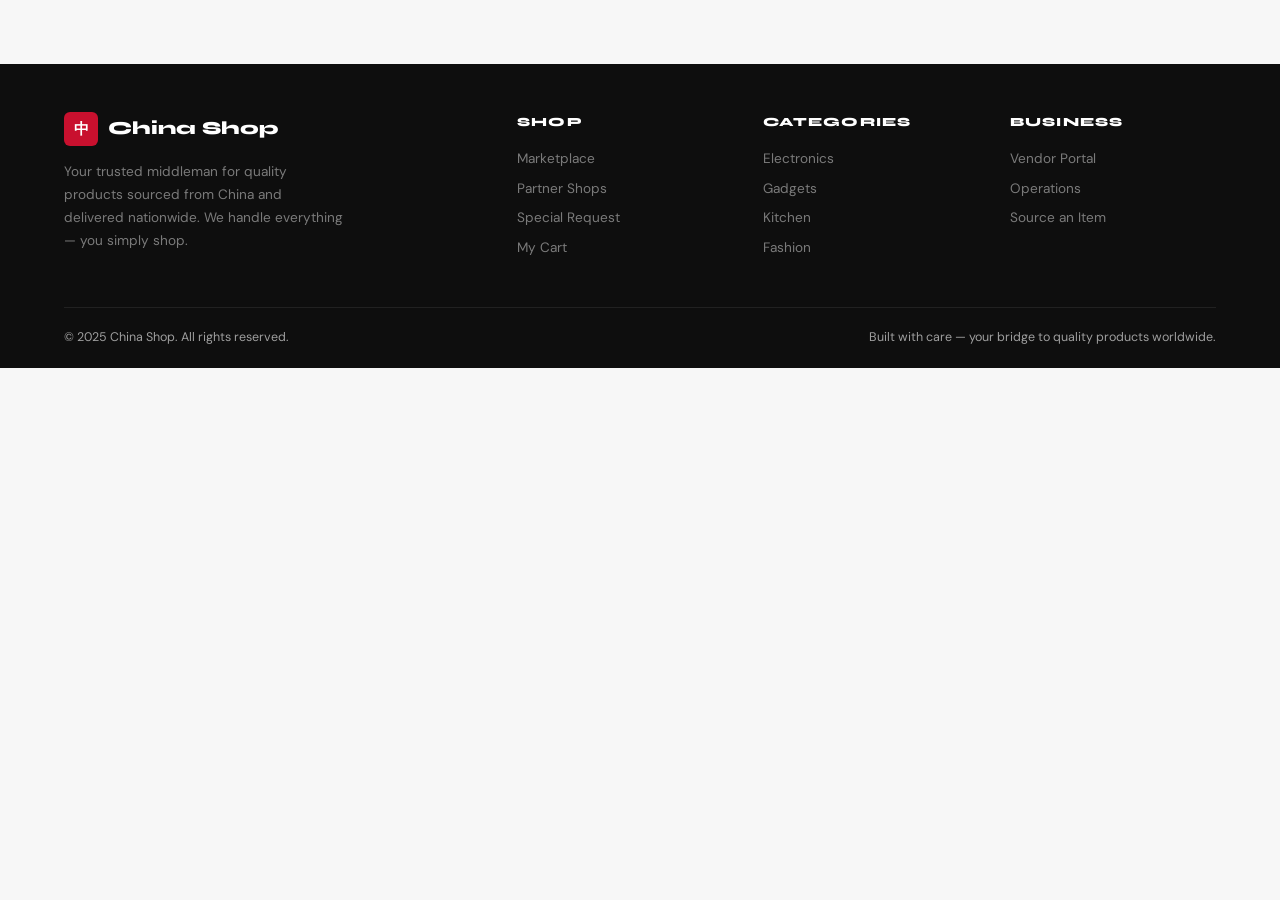
==== commit f61f36b2: "Replace entire frontend with v2 build" ====
--- a/index.html
+++ b/index.html
@@ -3,39 +3,52 @@
 <head>
   <meta charset="UTF-8" />
   <meta name="viewport" content="width=device-width, initial-scale=1.0" />
-  <title>China Shop</title>
-  <link rel="preconnect" href="https://fonts.googleapis.com">
-  <link rel="preconnect" href="https://fonts.gstatic.com" crossorigin>
-  <link href="https://fonts.googleapis.com/css2?family=Inter:wght@400;500;600;700;800&display=swap" rel="stylesheet">
+  <title>China Shop — Buy from China, Delivered to You</title>
+  <meta name="description" content="China Shop is your trusted middleman marketplace for quality products sourced from China and delivered nationwide." />
+  <link rel="preconnect" href="https://fonts.googleapis.com" />
+  <link rel="preconnect" href="https://fonts.gstatic.com" crossorigin />
+  <link href="https://fonts.googleapis.com/css2?family=Syne:wght@400;600;700;800&family=DM+Sans:ital,opsz,wght@0,9..40,400;0,9..40,500;0,9..40,600;1,9..40,400&display=swap" rel="stylesheet" />
   <link rel="stylesheet" href="css/style.css" />
 </head>
 <body>
   <div id="root">
     <header id="navbar"></header>
     <main id="app"></main>
-    <footer>
+    <footer class="footer">
       <div class="container">
-        <div class="footer-inner">
-          <div>
-            <h4>🇨🇳 China Shop</h4>
-            <p style="font-size:0.85rem;line-height:1.6;margin-bottom:0.75rem;">Your trusted middleman for quality products sourced and delivered to your door. We handle everything — you just shop.</p>
-            <p style="font-size:0.78rem;color:#555;">© 2025 China Shop. All rights reserved.</p>
+        <div class="footer-grid">
+          <div class="footer-brand">
+            <a href="#home" class="logo">
+              <span class="logo-mark">中</span>
+              <span>China Shop</span>
+            </a>
+            <p>Your trusted middleman for quality products sourced from China and delivered nationwide. We handle everything — you simply shop.</p>
           </div>
-          <div>
+          <div class="footer-col">
             <h4>Shop</h4>
             <a href="#marketplace">Marketplace</a>
             <a href="#shops">Partner Shops</a>
             <a href="#request">Special Request</a>
             <a href="#cart">My Cart</a>
           </div>
-          <div>
+          <div class="footer-col">
+            <h4>Categories</h4>
+            <a href="#marketplace?category=Electronics">Electronics</a>
+            <a href="#marketplace?category=Gadgets">Gadgets</a>
+            <a href="#marketplace?category=Kitchen">Kitchen</a>
+            <a href="#marketplace?category=Fashion">Fashion</a>
+          </div>
+          <div class="footer-col">
             <h4>Business</h4>
             <a href="#vendor">Vendor Portal</a>
             <a href="#admin">Operations</a>
             <a href="#request">Source an Item</a>
           </div>
         </div>
-        <div class="copyright">Built with care — China Shop is your bridge to quality products worldwide.</div>
+        <div class="footer-bottom">
+          <span>© 2025 China Shop. All rights reserved.</span>
+          <span>Built with care — your bridge to quality products worldwide.</span>
+        </div>
       </div>
     </footer>
   </div>
--- a/css/style.css
+++ b/css/style.css
@@ -1,306 +1,1105 @@
-/* ── Reset & Base ───────────────────────────────── */
+@import url('https://fonts.googleapis.com/css2?family=Syne:wght@400;600;700;800&family=DM+Sans:ital,opsz,wght@0,9..40,400;0,9..40,500;0,9..40,600;1,9..40,400&display=swap');
+
 *, *::before, *::after { box-sizing: border-box; margin: 0; padding: 0; }
 
 :root {
-  --red: #D0021B;
-  --red-dark: #a50116;
-  --gold: #FFD700;
-  --bg: #f5f5f5;
+  --red: #C8102E;
+  --red-dark: #a00d24;
+  --red-soft: #fff0f2;
+  --red-border: #ffd6dc;
+  --gold: #E8A020;
+  --gold-soft: #fff8ec;
+  --black: #0e0e0e;
+  --dark: #1a1a1a;
+  --gray-900: #111827;
+  --gray-700: #374151;
+  --gray-500: #6B7280;
+  --gray-300: #D1D5DB;
+  --gray-100: #F3F4F6;
+  --gray-50: #F9FAFB;
+  --white: #ffffff;
   --surface: #ffffff;
-  --border: #e2e2e2;
-  --text: #111111;
-  --muted: #666666;
-  --radius: 12px;
-  --radius-sm: 8px;
-  --shadow: 0 1px 4px rgba(0,0,0,0.08);
-  --shadow-hover: 0 4px 16px rgba(0,0,0,0.12);
-  --nav-h: 68px;
-}
-
-html { font-size: 16px; scroll-behavior: smooth; }
-body { font-family: 'Inter', system-ui, sans-serif; background: var(--bg); color: var(--text); line-height: 1.6; }
-
+  --bg: #F7F7F7;
+  --border: #E5E7EB;
+  --border-soft: #F0F0F0;
+  --radius-sm: 6px;
+  --radius: 10px;
+  --radius-lg: 16px;
+  --radius-xl: 24px;
+  --shadow-sm: 0 1px 3px rgba(0,0,0,0.06), 0 1px 2px rgba(0,0,0,0.04);
+  --shadow: 0 4px 12px rgba(0,0,0,0.08);
+  --shadow-lg: 0 12px 32px rgba(0,0,0,0.12);
+  --shadow-red: 0 4px 20px rgba(200,16,46,0.25);
+  --nav-h: 64px;
+  --font-display: 'Syne', sans-serif;
+  --font-body: 'DM Sans', sans-serif;
+  --transition: 0.2s ease;
+}
+
+html { font-size: 16px; scroll-behavior: smooth; -webkit-font-smoothing: antialiased; }
+body { font-family: var(--font-body); background: var(--bg); color: var(--gray-900); line-height: 1.6; }
 a { color: inherit; text-decoration: none; }
 img { display: block; max-width: 100%; }
 button { cursor: pointer; font-family: inherit; }
-
-/* ── Layout ─────────────────────────────────────── */
-.container { max-width: 1200px; margin: 0 auto; padding: 0 1.25rem; }
-.section { padding: 3rem 0; }
-.section-title { font-size: 1.6rem; font-weight: 700; margin-bottom: 0.35rem; }
-.section-subtitle { color: var(--muted); margin-bottom: 1.75rem; font-size: 0.95rem; }
-
-/* ── Grid ───────────────────────────────────────── */
-.grid { display: grid; gap: 1.25rem; }
-.product-grid { grid-template-columns: repeat(4, 1fr); }
-.shops-grid  { grid-template-columns: repeat(3, 1fr); }
-.how-grid    { grid-template-columns: repeat(3, 1fr); }
-.trust-grid  { grid-template-columns: repeat(3, 1fr); }
-
-/* ── CATEGORY GRID — compact tiles ──────────────── */
-.category-grid {
-  grid-template-columns: repeat(6, 1fr);
-  gap: 0.75rem;
-}
-.category-tile {
-  display: flex;
-  flex-direction: column;
-  align-items: center;
-  justify-content: center;
-  gap: 0.4rem;
-  background: var(--surface);
-  border: 1px solid var(--border);
-  border-radius: var(--radius-sm);
-  padding: 0.85rem 0.5rem;
-  font-size: 0.8rem;
-  font-weight: 500;
-  color: var(--text);
-  text-align: center;
-  transition: border-color 0.2s, box-shadow 0.2s, transform 0.15s;
-  cursor: pointer;
-}
-.category-tile:hover { border-color: var(--red); box-shadow: var(--shadow-hover); transform: translateY(-2px); }
-.category-icon { font-size: 1.5rem; line-height: 1; }
-
-/* ── Navbar ─────────────────────────────────────── */
+input, select, textarea { font-family: inherit; }
+
+/* ─── LAYOUT ─────────────────────────────── */
+.container { max-width: 1200px; margin: 0 auto; padding: 0 1.5rem; }
+.section { padding: 4rem 0; }
+.section + .section { padding-top: 0; }
+
+/* ─── TYPOGRAPHY ─────────────────────────── */
+.page-title {
+  font-family: var(--font-display);
+  font-size: 2rem; font-weight: 800;
+  margin-bottom: 0.3rem; color: var(--gray-900);
+}
+.page-subtitle { color: var(--gray-500); font-size: 0.95rem; margin-bottom: 2rem; }
+.section-label {
+  font-family: var(--font-display);
+  font-size: 0.7rem; font-weight: 700; letter-spacing: 0.12em;
+  text-transform: uppercase; color: var(--red);
+  margin-bottom: 0.6rem; display: block;
+}
+.section-heading {
+  font-family: var(--font-display);
+  font-size: 1.7rem; font-weight: 800;
+  color: var(--gray-900); margin-bottom: 0.4rem;
+}
+.section-sub { color: var(--gray-500); font-size: 0.92rem; margin-bottom: 2rem; }
+
+/* ─── NAVBAR ─────────────────────────────── */
 .navbar {
-  position: sticky; top: 0; z-index: 100;
-  background: var(--surface);
+  position: sticky; top: 0; z-index: 200;
+  background: rgba(255,255,255,0.95);
+  backdrop-filter: blur(12px);
+  -webkit-backdrop-filter: blur(12px);
   border-bottom: 1px solid var(--border);
   height: var(--nav-h);
   display: flex; align-items: center;
 }
-.navbar-inner { display: flex; align-items: center; gap: 1rem; height: 100%; }
-.logo { display: flex; align-items: center; gap: 0.5rem; font-weight: 800; font-size: 1.1rem; white-space: nowrap; }
-.logo-mark { display:flex;align-items:center;justify-content:center; width:36px;height:36px;background:var(--red);color:#fff;border-radius:8px;font-size:1rem;font-weight:800; }
-
-.nav-search { display: flex; gap: 0.5rem; flex: 1; max-width: 440px; }
-.nav-search .input { flex: 1; }
-.nav-links { display: flex; align-items: center; gap: 0.25rem; margin-left: auto; }
-.nav-link { padding: 0.35rem 0.7rem; border-radius: 6px; font-size: 0.9rem; font-weight: 500; color: var(--muted); transition: color 0.15s; }
-.nav-link:hover, .nav-link.active { color: var(--red); }
-.icon-btn { position: relative; background: none; border: none; padding: 0.35rem; font-size: 1.2rem; display: flex; align-items: center; }
-.badge { position:absolute;top:-4px;right:-6px; background:var(--red);color:#fff;font-size:0.65rem;font-weight:700; min-width:18px;height:18px;padding:0 4px;border-radius:9px;display:flex;align-items:center;justify-content:center; transition: transform 0.2s; }
-.badge.pulse { transform: scale(1.4); }
-.hamburger { display: none; font-size: 1.4rem; }
-.mobile-menu { display: none; padding: 1rem 0; border-top: 1px solid var(--border); }
+.navbar-inner {
+  display: flex; align-items: center;
+  gap: 1rem; height: 100%; width: 100%;
+}
+.logo {
+  display: flex; align-items: center; gap: 0.6rem;
+  font-family: var(--font-display);
+  font-size: 1.15rem; font-weight: 800;
+  color: var(--gray-900); white-space: nowrap;
+  flex-shrink: 0;
+}
+.logo-mark {
+  width: 34px; height: 34px;
+  background: var(--red);
+  color: var(--white);
+  border-radius: var(--radius-sm);
+  display: flex; align-items: center; justify-content: center;
+  font-size: 0.95rem; font-weight: 800;
+  flex-shrink: 0;
+}
+.nav-search {
+  display: flex; flex: 1; max-width: 400px;
+  background: var(--gray-100);
+  border: 1px solid var(--border);
+  border-radius: 8px;
+  overflow: hidden;
+}
+.nav-search input {
+  flex: 1; padding: 0.5rem 0.85rem;
+  border: none; background: transparent;
+  font-size: 0.875rem; color: var(--gray-900);
+  outline: none;
+}
+.nav-search input::placeholder { color: var(--gray-500); }
+.nav-search button {
+  padding: 0 1rem; background: var(--red);
+  color: var(--white); border: none;
+  font-size: 0.82rem; font-weight: 600;
+  font-family: var(--font-display);
+  cursor: pointer; transition: background var(--transition);
+  white-space: nowrap;
+}
+.nav-search button:hover { background: var(--red-dark); }
+.nav-links {
+  display: flex; align-items: center;
+  gap: 0.15rem; margin-left: auto; flex-shrink: 0;
+}
+.nav-link {
+  padding: 0.4rem 0.75rem;
+  border-radius: var(--radius-sm);
+  font-size: 0.875rem; font-weight: 500;
+  color: var(--gray-500);
+  transition: color var(--transition), background var(--transition);
+  white-space: nowrap;
+}
+.nav-link:hover { color: var(--gray-900); background: var(--gray-100); }
+.nav-link.active { color: var(--red); font-weight: 600; }
+.nav-cart {
+  position: relative;
+  display: flex; align-items: center; justify-content: center;
+  width: 38px; height: 38px;
+  border-radius: var(--radius-sm);
+  background: var(--gray-100);
+  border: 1px solid var(--border);
+  color: var(--gray-700);
+  transition: all var(--transition);
+  text-decoration: none;
+  flex-shrink: 0;
+}
+.nav-cart:hover { background: var(--red-soft); border-color: var(--red-border); color: var(--red); }
+.nav-cart svg { width: 18px; height: 18px; }
+.cart-badge {
+  position: absolute; top: -6px; right: -6px;
+  background: var(--red); color: var(--white);
+  font-size: 0.62rem; font-weight: 700;
+  min-width: 18px; height: 18px;
+  padding: 0 4px; border-radius: 9px;
+  display: flex; align-items: center; justify-content: center;
+  border: 2px solid var(--white);
+  transition: transform 0.2s cubic-bezier(0.34,1.56,0.64,1);
+}
+.cart-badge.pulse { transform: scale(1.4); }
+.btn-account {
+  padding: 0.4rem 1rem;
+  border-radius: var(--radius-sm);
+  background: var(--black);
+  color: var(--white);
+  font-size: 0.82rem; font-weight: 600;
+  font-family: var(--font-display);
+  border: none; cursor: pointer;
+  transition: background var(--transition);
+  white-space: nowrap;
+  text-decoration: none; display: inline-flex; align-items: center;
+}
+.btn-account:hover { background: var(--gray-700); }
+.hamburger {
+  display: none;
+  background: none; border: none;
+  padding: 0.4rem; margin-left: auto;
+  color: var(--gray-700); cursor: pointer;
+}
+.hamburger svg { width: 22px; height: 22px; }
+.mobile-menu {
+  display: none;
+  padding: 1rem 0 0.5rem;
+  border-top: 1px solid var(--border);
+}
 .mobile-menu.open { display: block; }
+.mobile-menu .nav-search {
+  max-width: 100%; margin-bottom: 0.75rem;
+}
+.mobile-nav-links {
+  display: grid; grid-template-columns: 1fr 1fr; gap: 0.35rem;
+}
+.mobile-nav-links a {
+  padding: 0.55rem 0.85rem;
+  border-radius: var(--radius-sm);
+  font-size: 0.875rem; font-weight: 500;
+  color: var(--gray-700);
+  border: 1px solid var(--border);
+  text-align: center;
+  transition: all var(--transition);
+}
+.mobile-nav-links a:hover, .mobile-nav-links a.active {
+  background: var(--red-soft); border-color: var(--red-border);
+  color: var(--red);
+}
 .desktop-only { display: flex; }
 
-/* ── Buttons ─────────────────────────────────────── */
-.btn { display:inline-flex;align-items:center;justify-content:center;gap:0.4rem;padding:0.5rem 1.1rem;border-radius:6px;font-size:0.9rem;font-weight:600;border:none;transition:background 0.15s,transform 0.1s,opacity 0.15s;cursor:pointer; }
+/* ─── BUTTONS ────────────────────────────── */
+.btn {
+  display: inline-flex; align-items: center; justify-content: center;
+  gap: 0.4rem; padding: 0.55rem 1.25rem;
+  border-radius: var(--radius-sm);
+  font-family: var(--font-display);
+  font-size: 0.875rem; font-weight: 700;
+  border: none; cursor: pointer;
+  transition: all var(--transition);
+  letter-spacing: 0.01em;
+}
 .btn:active { transform: scale(0.97); }
-.btn-primary { background: var(--red); color: #fff; }
+.btn-primary {
+  background: var(--red); color: var(--white);
+  box-shadow: var(--shadow-red);
+}
 .btn-primary:hover { background: var(--red-dark); }
-.btn-secondary { background: #111; color: #fff; }
-.btn-secondary:hover { background: #333; }
-.btn-outline { background: transparent; color: var(--red); border: 1.5px solid var(--red); }
-.btn-outline:hover { background: var(--red); color: #fff; }
-.btn-ghost { background: transparent; color: var(--muted); border: 1px solid var(--border); }
-.btn-ghost:hover { border-color: var(--red); color: var(--red); }
-
-/* ── Form Elements ───────────────────────────────── */
+.btn-dark { background: var(--black); color: var(--white); }
+.btn-dark:hover { background: var(--gray-700); }
+.btn-outline {
+  background: transparent; color: var(--red);
+  border: 1.5px solid var(--red);
+}
+.btn-outline:hover { background: var(--red); color: var(--white); }
+.btn-ghost {
+  background: transparent; color: var(--gray-700);
+  border: 1px solid var(--border);
+}
+.btn-ghost:hover { border-color: var(--gray-300); background: var(--gray-50); }
+.btn-sm { padding: 0.35rem 0.85rem; font-size: 0.8rem; }
+.btn-lg { padding: 0.75rem 1.75rem; font-size: 1rem; }
+.btn-full { width: 100%; }
+
+/* ─── FORMS ──────────────────────────────── */
+.field { margin-bottom: 1.1rem; }
+.label {
+  display: block; font-size: 0.8rem;
+  font-weight: 600; color: var(--gray-700);
+  margin-bottom: 0.35rem; letter-spacing: 0.02em;
+}
 .input, .select, .textarea {
-  width: 100%; padding: 0.55rem 0.85rem;
-  border: 1px solid var(--border); border-radius: 6px;
-  font-size: 0.9rem; font-family: inherit; background: var(--surface); color: var(--text);
-  transition: border-color 0.15s;
-}
-.input:focus, .select:focus, .textarea:focus { outline: none; border-color: var(--red); }
+  width: 100%; padding: 0.6rem 0.85rem;
+  border: 1.5px solid var(--border);
+  border-radius: var(--radius-sm);
+  font-size: 0.9rem; font-family: var(--font-body);
+  background: var(--white); color: var(--gray-900);
+  transition: border-color var(--transition), box-shadow var(--transition);
+  appearance: none;
+}
+.input:focus, .select:focus, .textarea:focus {
+  outline: none; border-color: var(--red);
+  box-shadow: 0 0 0 3px rgba(200,16,46,0.08);
+}
 .textarea { resize: vertical; min-height: 100px; }
-.label { display: block; font-size: 0.82rem; font-weight: 600; margin-bottom: 0.3rem; color: var(--text); }
-.filter-group { margin-bottom: 1.1rem; }
-.filter-row { display: flex; justify-content: space-between; align-items: center; }
-.range-value { font-size: 0.8rem; color: var(--muted); }
-input[type="range"] { width: 100%; accent-color: var(--red); }
-
-/* ── Cards ───────────────────────────────────────── */
-.card { background: var(--surface); border: 1px solid var(--border); border-radius: var(--radius); overflow: hidden; }
-
-/* ── PRODUCT CARD ────────────────────────────────── */
-.product-card { display: flex; flex-direction: column; transition: box-shadow 0.2s, transform 0.2s; }
-.product-card:hover { box-shadow: var(--shadow-hover); transform: translateY(-3px); }
-
-/* FIX: fixed image height so cards don't blow up */
-.product-image-wrap { display: block; width: 100%; aspect-ratio: 4/3; overflow: hidden; background: #f0f0f0; }
-.product-image-wrap img { width: 100%; height: 100%; object-fit: cover; transition: transform 0.3s; }
-.product-card:hover .product-image-wrap img { transform: scale(1.04); }
-
-.product-body { padding: 0.9rem; display: flex; flex-direction: column; flex: 1; }
-.product-name { font-size: 0.9rem; font-weight: 600; line-height: 1.35; margin: 0.3rem 0 0.4rem; display: -webkit-box; -webkit-line-clamp: 2; -webkit-box-orient: vertical; overflow: hidden; }
-.shop-badge { display: inline-block; font-size: 0.7rem; font-weight: 600; background: #fff0f0; color: var(--red); padding: 2px 8px; border-radius: 4px; border: 1px solid #ffc5c5; }
-.price { font-size: 1.05rem; font-weight: 700; color: var(--red); }
-.rating { font-size: 0.82rem; color: #f5a623; }
-.rating .small { color: var(--muted); font-size: 0.78rem; }
-.actions { display: flex; gap: 0.5rem; margin-top: auto; padding-top: 0.75rem; }
-.actions .btn { flex: 1; font-size: 0.82rem; padding: 0.45rem 0.5rem; }
-
-/* ── Shop Card ────────────────────────────────────── */
-.shop-card { transition: box-shadow 0.2s, transform 0.2s; }
-.shop-card:hover { box-shadow: var(--shadow-hover); transform: translateY(-3px); }
-.shop-banner { width: 100%; aspect-ratio: 3/1; overflow: hidden; background: #eee; }
+.select-wrap { position: relative; }
+.select-wrap::after {
+  content: ''; position: absolute; right: 0.85rem; top: 50%;
+  transform: translateY(-50%);
+  border: 5px solid transparent;
+  border-top-color: var(--gray-500);
+  pointer-events: none;
+}
+input[type="range"] {
+  width: 100%; accent-color: var(--red);
+  height: 4px; cursor: pointer;
+}
+
+/* ─── CARDS ──────────────────────────────── */
+.card {
+  background: var(--white);
+  border: 1px solid var(--border);
+  border-radius: var(--radius-lg);
+}
+
+/* ─── HERO ───────────────────────────────── */
+.hero {
+  background: var(--black);
+  overflow: hidden;
+  position: relative;
+}
+.hero::before {
+  content: '';
+  position: absolute; inset: 0;
+  background: radial-gradient(ellipse 60% 80% at 70% 50%, rgba(200,16,46,0.18) 0%, transparent 70%);
+  pointer-events: none;
+}
+.hero-inner {
+  display: grid;
+  grid-template-columns: 1fr 1fr;
+  align-items: center;
+  min-height: 520px;
+  gap: 3rem;
+  padding: 4rem 0;
+  position: relative; z-index: 1;
+}
+.hero-text { color: var(--white); }
+.hero-eyebrow {
+  display: inline-flex; align-items: center; gap: 0.5rem;
+  font-size: 0.75rem; font-weight: 600;
+  color: var(--gold);
+  font-family: var(--font-display);
+  letter-spacing: 0.1em; text-transform: uppercase;
+  margin-bottom: 1.25rem;
+  padding: 0.3rem 0.85rem;
+  background: rgba(232,160,32,0.12);
+  border: 1px solid rgba(232,160,32,0.25);
+  border-radius: 20px;
+}
+.hero-title {
+  font-family: var(--font-display);
+  font-size: 3.5rem; font-weight: 800;
+  line-height: 1.05; margin-bottom: 1.25rem;
+  color: var(--white);
+}
+.hero-title span { color: var(--red); }
+.hero-desc {
+  font-size: 1.05rem; color: rgba(255,255,255,0.65);
+  margin-bottom: 2rem; max-width: 440px; line-height: 1.7;
+}
+.hero-search-bar {
+  display: flex; max-width: 460px;
+  background: var(--white);
+  border-radius: var(--radius);
+  overflow: hidden;
+  box-shadow: 0 8px 32px rgba(0,0,0,0.3);
+  margin-bottom: 1.5rem;
+}
+.hero-search-bar input {
+  flex: 1; padding: 0.85rem 1.1rem;
+  border: none; background: transparent;
+  font-size: 0.95rem; color: var(--gray-900);
+  outline: none;
+}
+.hero-search-bar button {
+  padding: 0 1.35rem;
+  background: var(--red); color: var(--white);
+  border: none; font-family: var(--font-display);
+  font-size: 0.875rem; font-weight: 700;
+  cursor: pointer; transition: background var(--transition);
+}
+.hero-search-bar button:hover { background: var(--red-dark); }
+.hero-actions { display: flex; gap: 0.75rem; flex-wrap: wrap; }
+.hero-image-wrap {
+  position: relative;
+  border-radius: var(--radius-xl);
+  overflow: hidden;
+  aspect-ratio: 4/3;
+  box-shadow: 0 24px 64px rgba(0,0,0,0.5);
+}
+.hero-image-wrap img {
+  width: 100%; height: 100%; object-fit: cover;
+}
+.hero-image-badge {
+  position: absolute; bottom: 1.25rem; left: 1.25rem;
+  background: rgba(255,255,255,0.95);
+  backdrop-filter: blur(8px);
+  padding: 0.65rem 1rem;
+  border-radius: var(--radius);
+  display: flex; align-items: center; gap: 0.65rem;
+}
+.hero-image-badge .badge-icon {
+  width: 36px; height: 36px;
+  background: var(--red-soft);
+  border-radius: var(--radius-sm);
+  display: flex; align-items: center; justify-content: center;
+  font-size: 1.1rem;
+}
+.hero-image-badge .badge-text { font-size: 0.78rem; }
+.hero-image-badge .badge-text strong { display: block; font-weight: 700; font-size: 0.85rem; color: var(--gray-900); }
+.hero-image-badge .badge-text span { color: var(--gray-500); }
+.hero-stats {
+  display: flex; gap: 2rem;
+  margin-top: 2rem; padding-top: 2rem;
+  border-top: 1px solid rgba(255,255,255,0.1);
+}
+.hero-stat .stat-num {
+  font-family: var(--font-display);
+  font-size: 1.5rem; font-weight: 800;
+  color: var(--white); line-height: 1;
+  margin-bottom: 0.2rem;
+}
+.hero-stat .stat-label {
+  font-size: 0.78rem; color: rgba(255,255,255,0.5);
+}
+
+/* ─── CATEGORY GRID ──────────────────────── */
+.category-grid {
+  display: grid;
+  grid-template-columns: repeat(6, 1fr);
+  gap: 0.85rem;
+}
+.category-tile {
+  display: flex; flex-direction: column;
+  align-items: center; justify-content: center;
+  gap: 0.5rem; padding: 1.1rem 0.5rem;
+  background: var(--white);
+  border: 1px solid var(--border);
+  border-radius: var(--radius);
+  cursor: pointer; text-decoration: none;
+  transition: all var(--transition);
+  color: var(--gray-700);
+}
+.category-tile:hover {
+  border-color: var(--red);
+  background: var(--red-soft);
+  color: var(--red);
+  transform: translateY(-2px);
+  box-shadow: var(--shadow);
+}
+.category-tile .tile-icon {
+  font-size: 1.6rem; line-height: 1;
+}
+.category-tile .tile-label {
+  font-size: 0.78rem; font-weight: 600;
+  font-family: var(--font-display);
+  text-align: center; line-height: 1.2;
+}
+
+/* ─── PRODUCT CARD ───────────────────────── */
+.product-grid {
+  display: grid;
+  grid-template-columns: repeat(4, 1fr);
+  gap: 1.25rem;
+}
+.product-card {
+  display: flex; flex-direction: column;
+  background: var(--white);
+  border: 1px solid var(--border);
+  border-radius: var(--radius-lg);
+  overflow: hidden;
+  transition: box-shadow var(--transition), transform var(--transition), border-color var(--transition);
+}
+.product-card:hover {
+  box-shadow: var(--shadow-lg);
+  transform: translateY(-4px);
+  border-color: var(--gray-300);
+}
+.product-img {
+  display: block; width: 100%;
+  aspect-ratio: 4/3; overflow: hidden;
+  background: var(--gray-100); position: relative;
+}
+.product-img img {
+  width: 100%; height: 100%;
+  object-fit: cover;
+  transition: transform 0.35s ease;
+}
+.product-card:hover .product-img img { transform: scale(1.06); }
+.product-img-fallback {
+  width: 100%; height: 100%;
+  display: flex; align-items: center; justify-content: center;
+  font-size: 2.5rem; background: var(--gray-100);
+  color: var(--gray-300);
+}
+.product-body { padding: 1rem; flex: 1; display: flex; flex-direction: column; }
+.product-shop {
+  display: inline-block; font-size: 0.68rem; font-weight: 700;
+  font-family: var(--font-display);
+  color: var(--red); background: var(--red-soft);
+  border: 1px solid var(--red-border);
+  padding: 2px 7px; border-radius: 4px;
+  margin-bottom: 0.4rem; letter-spacing: 0.02em;
+}
+.product-name {
+  font-family: var(--font-display);
+  font-size: 0.88rem; font-weight: 700;
+  color: var(--gray-900); line-height: 1.3;
+  margin-bottom: 0.5rem;
+  display: -webkit-box; -webkit-line-clamp: 2;
+  -webkit-box-orient: vertical; overflow: hidden;
+}
+.product-price {
+  font-family: var(--font-display);
+  font-size: 1.05rem; font-weight: 800;
+  color: var(--red); margin-bottom: 0.35rem;
+}
+.product-rating { font-size: 0.78rem; color: #F59E0B; margin-bottom: 0.75rem; }
+.product-rating .rating-num { color: var(--gray-500); margin-left: 3px; }
+.product-actions {
+  display: flex; gap: 0.5rem;
+  margin-top: auto;
+}
+.product-actions .btn { flex: 1; font-size: 0.78rem; padding: 0.45rem 0.5rem; }
+
+/* ─── SHOP CARD ──────────────────────────── */
+.shops-grid {
+  display: grid;
+  grid-template-columns: repeat(3, 1fr);
+  gap: 1.25rem;
+}
+.shop-card {
+  background: var(--white);
+  border: 1px solid var(--border);
+  border-radius: var(--radius-lg);
+  overflow: hidden;
+  transition: box-shadow var(--transition), transform var(--transition);
+}
+.shop-card:hover { box-shadow: var(--shadow-lg); transform: translateY(-3px); }
+.shop-banner {
+  width: 100%; aspect-ratio: 3/1;
+  overflow: hidden; background: var(--gray-100);
+}
 .shop-banner img { width: 100%; height: 100%; object-fit: cover; }
-.shop-body { padding: 1rem; }
+.shop-body { padding: 1.1rem; }
 .shop-header { display: flex; align-items: center; gap: 0.75rem; margin-bottom: 0.75rem; }
-.shop-avatar { width: 44px; height: 44px; min-width: 44px; background: var(--red); color: #fff; border-radius: 50%; display: flex; align-items: center; justify-content: center; font-weight: 700; font-size: 0.9rem; }
-
-/* ── Hero ────────────────────────────────────────── */
-.hero { background: var(--surface); border-bottom: 1px solid var(--border); padding: 0; }
-.hero-card {
-  display: grid; grid-template-columns: 1fr 1fr; align-items: center;
-  gap: 2rem; padding: 3.5rem 0;
-}
-.hero-card h1 { font-size: 2.6rem; font-weight: 800; line-height: 1.15; margin-bottom: 1rem; }
-.hero-card p { color: var(--muted); margin-bottom: 1.5rem; font-size: 1rem; max-width: 480px; }
-.hero-search { display: flex; gap: 0.5rem; margin-bottom: 1.25rem; max-width: 480px; }
-.hero-actions { display: flex; gap: 0.75rem; flex-wrap: wrap; }
-
-/* FIX: hero image — proper aspect ratio, no overflow */
-.hero-art { border-radius: var(--radius); overflow: hidden; aspect-ratio: 4/3; }
-.hero-art img { width: 100%; height: 100%; object-fit: cover; }
-
-/* ── Feature / Trust Cards ───────────────────────── */
-.feature-card { padding: 1.5rem; }
-.feature-number { width: 36px; height: 36px; background: #fff0f0; color: var(--red); border-radius: 8px; font-weight: 800; font-size: 1rem; display: flex; align-items: center; justify-content: center; margin-bottom: 1rem; }
-.trust-card { padding: 1.25rem; }
-.trust-card h3 { font-size: 1rem; margin-bottom: 0.35rem; }
-
-/* ── Marketplace Layout ──────────────────────────── */
-.filters-layout { display: grid; grid-template-columns: 240px 1fr; gap: 1.5rem; align-items: start; }
-.sidebar { padding: 1.25rem; position: sticky; top: calc(var(--nav-h) + 1rem); }
-
-/* ── Shop Banner Page ────────────────────────────── */
-.banner-panel { position: relative; overflow: hidden; margin-bottom: 1.5rem; }
-.banner-panel img { width: 100%; height: 260px; object-fit: cover; }
-.banner-overlay { position: absolute; inset: 0; background: linear-gradient(to top, rgba(0,0,0,0.65) 60%, transparent); display: flex; align-items: flex-end; padding: 1.5rem; color: #fff; }
-.banner-overlay p { color: rgba(255,255,255,0.82); margin-top: 0.35rem; }
-
-/* ── Tabs ────────────────────────────────────────── */
-.tabs { display: flex; gap: 0.5rem; flex-wrap: wrap; margin-bottom: 1.25rem; }
-.tab { padding: 0.4rem 1rem; border-radius: 20px; border: 1.5px solid var(--border); background: var(--surface); font-size: 0.85rem; font-weight: 500; cursor: pointer; transition: all 0.15s; }
-.tab.active, .tab:hover { background: var(--red); color: #fff; border-color: var(--red); }
-
-/* ── Product Detail ──────────────────────────────── */
-.product-detail { display: grid; grid-template-columns: 1fr 1fr; gap: 2rem; margin-bottom: 2.5rem; align-items: start; }
-.product-gallery img { width: 100%; aspect-ratio: 4/3; object-fit: cover; }
-.detail-card { padding: 1.5rem; }
-.detail-card h1 { font-size: 1.4rem; margin: 0.5rem 0 0.5rem; }
-.spec-table { width: 100%; border-collapse: collapse; margin-top: 1rem; font-size: 0.85rem; }
-.spec-table td { padding: 0.45rem 0.5rem; border-bottom: 1px solid var(--border); }
-.spec-table td:first-child { color: var(--muted); width: 40%; }
-.qty-wrap { display: flex; align-items: center; gap: 0; border: 1px solid var(--border); border-radius: 6px; overflow: hidden; }
-.qty-wrap button { padding: 0.4rem 0.75rem; background: var(--bg); border: none; font-size: 1rem; font-weight: 700; cursor: pointer; }
-.qty-wrap button:hover { background: #e0e0e0; }
-.qty-wrap span { padding: 0.4rem 0.85rem; font-weight: 600; font-size: 0.9rem; }
-
-/* ── Cart ────────────────────────────────────────── */
-.cart-layout { display: grid; grid-template-columns: 1fr 320px; gap: 1.5rem; align-items: start; }
-.cart-item { display: grid; grid-template-columns: 80px 1fr auto; gap: 1rem; align-items: center; padding: 1rem; border-bottom: 1px solid var(--border); }
+.shop-avatar {
+  width: 44px; height: 44px; min-width: 44px;
+  background: var(--red); color: var(--white);
+  border-radius: var(--radius-sm);
+  display: flex; align-items: center; justify-content: center;
+  font-family: var(--font-display);
+  font-size: 0.9rem; font-weight: 800;
+  border: 3px solid var(--white);
+  box-shadow: var(--shadow-sm);
+  margin-top: -22px; position: relative;
+}
+.shop-name {
+  font-family: var(--font-display);
+  font-size: 0.95rem; font-weight: 700;
+  color: var(--gray-900);
+}
+.shop-meta { font-size: 0.78rem; color: var(--gray-500); }
+.shop-about { font-size: 0.85rem; color: var(--gray-500); margin-bottom: 1rem; line-height: 1.55; }
+.shop-footer { display: flex; justify-content: space-between; align-items: center; }
+
+/* ─── SECTION PANEL ──────────────────────── */
+.section-panel {
+  background: var(--white);
+  padding: 3rem 0;
+  border-top: 1px solid var(--border);
+  border-bottom: 1px solid var(--border);
+}
+.section-panel.dark {
+  background: var(--black);
+  border: none;
+}
+
+/* ─── HOW IT WORKS ───────────────────────── */
+.how-grid { display: grid; grid-template-columns: repeat(3, 1fr); gap: 1.5rem; }
+.how-card {
+  padding: 1.75rem;
+  background: var(--white);
+  border: 1px solid var(--border);
+  border-radius: var(--radius-lg);
+}
+.how-number {
+  width: 40px; height: 40px;
+  background: var(--red); color: var(--white);
+  border-radius: var(--radius);
+  font-family: var(--font-display);
+  font-size: 1rem; font-weight: 800;
+  display: flex; align-items: center; justify-content: center;
+  margin-bottom: 1rem;
+}
+.how-title {
+  font-family: var(--font-display);
+  font-size: 1rem; font-weight: 700;
+  color: var(--gray-900); margin-bottom: 0.4rem;
+}
+.how-desc { font-size: 0.88rem; color: var(--gray-500); line-height: 1.6; }
+
+/* ─── TRUST STRIP ────────────────────────── */
+.trust-strip { display: grid; grid-template-columns: repeat(3, 1fr); gap: 1.25rem; }
+.trust-card {
+  display: flex; align-items: flex-start; gap: 1rem;
+  padding: 1.25rem 1.5rem;
+  background: rgba(255,255,255,0.05);
+  border: 1px solid rgba(255,255,255,0.08);
+  border-radius: var(--radius-lg);
+}
+.trust-icon {
+  font-size: 1.5rem; flex-shrink: 0;
+  width: 44px; height: 44px;
+  background: rgba(200,16,46,0.15);
+  border-radius: var(--radius-sm);
+  display: flex; align-items: center; justify-content: center;
+}
+.trust-title {
+  font-family: var(--font-display);
+  font-size: 0.92rem; font-weight: 700;
+  color: var(--white); margin-bottom: 0.25rem;
+}
+.trust-desc { font-size: 0.82rem; color: rgba(255,255,255,0.5); line-height: 1.5; }
+
+/* ─── MARKETPLACE ────────────────────────── */
+.marketplace-layout {
+  display: grid;
+  grid-template-columns: 240px 1fr;
+  gap: 2rem; align-items: start;
+}
+.sidebar {
+  padding: 1.25rem;
+  position: sticky;
+  top: calc(var(--nav-h) + 1rem);
+  border-radius: var(--radius-lg);
+}
+.sidebar-title {
+  font-family: var(--font-display);
+  font-size: 0.82rem; font-weight: 800;
+  text-transform: uppercase; letter-spacing: 0.08em;
+  color: var(--gray-900); margin-bottom: 1.25rem;
+  padding-bottom: 0.75rem;
+  border-bottom: 2px solid var(--red);
+}
+.filter-group { margin-bottom: 1.25rem; }
+.filter-row { display: flex; justify-content: space-between; align-items: center; margin-bottom: 0.4rem; }
+.filter-val { font-size: 0.78rem; color: var(--red); font-weight: 600; }
+.results-bar {
+  display: flex; justify-content: space-between; align-items: center;
+  margin-bottom: 1.25rem;
+  padding-bottom: 0.75rem;
+  border-bottom: 1px solid var(--border);
+}
+.results-count { font-size: 0.85rem; color: var(--gray-500); }
+.results-count strong { color: var(--gray-900); font-weight: 700; }
+
+/* ─── SHOP PAGE ──────────────────────────── */
+.shop-hero {
+  position: relative; border-radius: var(--radius-xl);
+  overflow: hidden; margin-bottom: 2rem;
+}
+.shop-hero img { width: 100%; height: 280px; object-fit: cover; }
+.shop-hero-overlay {
+  position: absolute; inset: 0;
+  background: linear-gradient(to top, rgba(0,0,0,0.75) 40%, transparent 80%);
+  display: flex; align-items: flex-end;
+  padding: 1.75rem 2rem;
+}
+.shop-hero-overlay .shop-avatar-lg {
+  width: 56px; height: 56px; min-width: 56px;
+  background: var(--red); color: var(--white);
+  border-radius: var(--radius);
+  display: flex; align-items: center; justify-content: center;
+  font-family: var(--font-display);
+  font-size: 1.1rem; font-weight: 800;
+  border: 3px solid rgba(255,255,255,0.2);
+  margin-right: 1rem;
+}
+.shop-hero-title {
+  font-family: var(--font-display);
+  font-size: 1.5rem; font-weight: 800; color: var(--white);
+}
+.shop-hero-meta { font-size: 0.85rem; color: rgba(255,255,255,0.7); margin-top: 0.2rem; }
+.tabs {
+  display: flex; gap: 0.5rem; flex-wrap: wrap;
+  margin-bottom: 1.5rem;
+}
+.tab {
+  padding: 0.4rem 1.1rem;
+  border-radius: 20px;
+  border: 1.5px solid var(--border);
+  background: var(--white);
+  font-size: 0.82rem; font-weight: 600;
+  font-family: var(--font-display);
+  cursor: pointer;
+  color: var(--gray-700);
+  transition: all var(--transition);
+}
+.tab:hover, .tab.active {
+  background: var(--red); color: var(--white);
+  border-color: var(--red);
+}
+
+/* ─── PRODUCT DETAIL ─────────────────────── */
+.product-detail-grid {
+  display: grid; grid-template-columns: 1fr 1fr;
+  gap: 2.5rem; margin-bottom: 3rem;
+  align-items: start;
+}
+.product-gallery {
+  border-radius: var(--radius-xl);
+  overflow: hidden; background: var(--gray-100);
+  aspect-ratio: 1/1;
+}
+.product-gallery img { width: 100%; height: 100%; object-fit: cover; }
+.product-detail-body { padding: 0.25rem 0; }
+.product-detail-body .product-shop { font-size: 0.75rem; margin-bottom: 0.6rem; }
+.product-detail-title {
+  font-family: var(--font-display);
+  font-size: 1.6rem; font-weight: 800;
+  color: var(--gray-900); line-height: 1.2;
+  margin-bottom: 0.75rem;
+}
+.product-detail-price {
+  font-family: var(--font-display);
+  font-size: 2rem; font-weight: 800;
+  color: var(--red); margin-bottom: 0.5rem;
+}
+.product-detail-desc { font-size: 0.92rem; color: var(--gray-500); line-height: 1.7; margin-bottom: 1.5rem; }
+.spec-table { width: 100%; border-collapse: collapse; font-size: 0.85rem; margin-bottom: 1.5rem; }
+.spec-table tr { border-bottom: 1px solid var(--border); }
+.spec-table td { padding: 0.5rem 0.25rem; }
+.spec-table td:first-child { color: var(--gray-500); width: 40%; font-weight: 500; }
+.spec-table td:last-child { color: var(--gray-900); font-weight: 600; }
+.qty-control {
+  display: inline-flex; align-items: center;
+  border: 1.5px solid var(--border);
+  border-radius: var(--radius-sm); overflow: hidden;
+}
+.qty-control button {
+  width: 36px; height: 36px;
+  background: var(--gray-100); border: none;
+  font-size: 1.1rem; font-weight: 700;
+  color: var(--gray-700); cursor: pointer;
+  transition: background var(--transition);
+}
+.qty-control button:hover { background: var(--gray-300); }
+.qty-control span {
+  width: 44px; text-align: center;
+  font-weight: 700; font-size: 0.95rem;
+  font-family: var(--font-display);
+}
+.detail-actions { display: flex; gap: 0.75rem; flex-wrap: wrap; margin-top: 1.25rem; }
+
+/* ─── CART ───────────────────────────────── */
+.cart-layout {
+  display: grid; grid-template-columns: 1fr 320px;
+  gap: 1.75rem; align-items: start;
+}
+.cart-item {
+  display: grid; grid-template-columns: 80px 1fr auto;
+  gap: 1.1rem; align-items: center;
+  padding: 1.1rem;
+  border-bottom: 1px solid var(--border-soft);
+}
 .cart-item:last-child { border-bottom: none; }
-.cart-item img { width: 80px; height: 60px; object-fit: cover; border-radius: 6px; }
-.cart-item-name { font-weight: 600; font-size: 0.9rem; }
+.cart-thumb {
+  width: 80px; height: 64px;
+  object-fit: cover;
+  border-radius: var(--radius);
+  background: var(--gray-100);
+}
+.cart-item-name {
+  font-family: var(--font-display);
+  font-weight: 700; font-size: 0.9rem;
+  color: var(--gray-900); margin-bottom: 0.25rem;
+}
+.cart-item-shop { font-size: 0.75rem; color: var(--gray-500); margin-bottom: 0.4rem; }
 .cart-item-price { color: var(--red); font-weight: 700; font-size: 0.9rem; }
-.cart-qty { display: flex; align-items: center; gap: 0.5rem; margin-top: 0.3rem; }
-.cart-qty button { width: 26px; height: 26px; border: 1px solid var(--border); border-radius: 4px; background: var(--bg); font-size: 0.9rem; font-weight: 700; display: flex; align-items: center; justify-content: center; }
-.cart-qty span { font-weight: 600; min-width: 20px; text-align: center; }
-.order-summary { padding: 1.25rem; position: sticky; top: calc(var(--nav-h) + 1rem); }
-.summary-row { display: flex; justify-content: space-between; font-size: 0.9rem; margin-bottom: 0.6rem; }
-.summary-row.total { font-weight: 700; font-size: 1.05rem; border-top: 1px solid var(--border); padding-top: 0.6rem; margin-top: 0.4rem; }
-
-/* ── Checkout & Forms ────────────────────────────── */
-.form-card { padding: 2rem; max-width: 680px; margin: 0 auto; }
+.cart-qty {
+  display: inline-flex; align-items: center; gap: 0.5rem;
+  margin-top: 0.4rem;
+}
+.cart-qty button {
+  width: 24px; height: 24px;
+  border: 1.5px solid var(--border);
+  border-radius: 4px; background: var(--white);
+  font-size: 0.9rem; font-weight: 700;
+  display: flex; align-items: center; justify-content: center;
+  cursor: pointer; color: var(--gray-700);
+  transition: all var(--transition);
+}
+.cart-qty button:hover { border-color: var(--red); color: var(--red); }
+.cart-qty span { font-weight: 700; font-size: 0.9rem; min-width: 20px; text-align: center; }
+.cart-item-total {
+  font-family: var(--font-display);
+  font-weight: 800; font-size: 1rem; color: var(--gray-900);
+  text-align: right;
+}
+.remove-btn {
+  font-size: 0.75rem; color: var(--gray-400);
+  background: none; border: none;
+  cursor: pointer; margin-top: 0.4rem;
+  display: block; text-align: right;
+  transition: color var(--transition);
+}
+.remove-btn:hover { color: var(--red); }
+.order-summary {
+  padding: 1.5rem;
+  position: sticky;
+  top: calc(var(--nav-h) + 1rem);
+  border-radius: var(--radius-lg);
+}
+.order-summary h3 {
+  font-family: var(--font-display);
+  font-size: 0.95rem; font-weight: 800;
+  color: var(--gray-900); margin-bottom: 1rem;
+  padding-bottom: 0.75rem;
+  border-bottom: 1px solid var(--border);
+}
+.summary-row {
+  display: flex; justify-content: space-between;
+  font-size: 0.88rem; margin-bottom: 0.6rem;
+  color: var(--gray-700);
+}
+.summary-row span { color: var(--gray-500); }
+.summary-row.total {
+  font-family: var(--font-display);
+  font-weight: 800; font-size: 1rem;
+  color: var(--gray-900);
+  border-top: 1px solid var(--border);
+  padding-top: 0.75rem; margin-top: 0.5rem;
+}
+.summary-row.total span { color: var(--gray-900); }
+
+/* ─── CHECKOUT ───────────────────────────── */
+.checkout-layout {
+  display: grid; grid-template-columns: 1fr 340px;
+  gap: 1.75rem; align-items: start;
+}
+.form-card { padding: 1.75rem; border-radius: var(--radius-lg); }
 .form-grid { display: grid; grid-template-columns: 1fr 1fr; gap: 1rem; }
-.form-grid .full { grid-column: 1 / -1; }
-.payment-options { display: flex; flex-wrap: wrap; gap: 0.6rem; margin-top: 0.35rem; }
-.payment-option { display: flex; align-items: center; gap: 0.4rem; padding: 0.5rem 1rem; border: 1.5px solid var(--border); border-radius: 6px; cursor: pointer; font-size: 0.88rem; font-weight: 500; transition: all 0.15s; }
-.payment-option:has(input:checked), .payment-option.selected { border-color: var(--red); background: #fff0f0; color: var(--red); }
-.upload-ui { padding: 1rem; border: 1.5px dashed var(--border); border-radius: 6px; }
-.footer-note { font-size: 0.78rem; color: var(--muted); margin-top: 0.4rem; }
-
-/* ── Vendor / Admin ──────────────────────────────── */
-.vendor-layout { display: grid; grid-template-columns: 200px 1fr; gap: 1.5rem; align-items: start; }
-.pin-gate { max-width: 360px; margin: 4rem auto; padding: 2rem; text-align: center; }
-.pin-gate h2 { margin-bottom: 0.5rem; }
-.pin-gate p { color: var(--muted); margin-bottom: 1.5rem; font-size: 0.9rem; }
-.stats-grid { display: grid; grid-template-columns: repeat(4, 1fr); gap: 1rem; margin-bottom: 1.5rem; }
-.stat-card { padding: 1.1rem 1.25rem; background: var(--surface); border: 1px solid var(--border); border-radius: var(--radius-sm); }
-.stat-label { font-size: 0.78rem; color: var(--muted); margin-bottom: 0.2rem; }
-.stat-value { font-size: 1.5rem; font-weight: 700; }
+.form-grid .full { grid-column: 1/-1; }
+.payment-opts { display: flex; flex-direction: column; gap: 0.5rem; margin-top: 0.3rem; }
+.payment-opt {
+  display: flex; align-items: center; gap: 0.75rem;
+  padding: 0.65rem 0.85rem;
+  border: 1.5px solid var(--border);
+  border-radius: var(--radius-sm);
+  cursor: pointer;
+  transition: all var(--transition);
+  font-size: 0.88rem; font-weight: 500;
+}
+.payment-opt:has(input:checked) {
+  border-color: var(--red);
+  background: var(--red-soft); color: var(--red);
+}
+.payment-opt input { accent-color: var(--red); width: 16px; height: 16px; }
+
+/* ─── SUCCESS ────────────────────────────── */
+.success-wrap {
+  display: flex; align-items: center; justify-content: center;
+  min-height: 60vh; padding: 4rem 1rem;
+}
+.success-card {
+  text-align: center; padding: 3rem 2.5rem;
+  max-width: 440px; width: 100%;
+  border-radius: var(--radius-xl);
+}
+.success-icon {
+  width: 72px; height: 72px;
+  background: #ECFDF5; border-radius: 50%;
+  display: flex; align-items: center; justify-content: center;
+  margin: 0 auto 1.5rem;
+  font-size: 2rem;
+}
+.success-title {
+  font-family: var(--font-display);
+  font-size: 1.5rem; font-weight: 800;
+  color: var(--gray-900); margin-bottom: 0.6rem;
+}
+.success-sub { font-size: 0.92rem; color: var(--gray-500); margin-bottom: 1.75rem; line-height: 1.6; }
+
+/* ─── REQUEST PAGE ───────────────────────── */
+.request-layout {
+  display: grid; grid-template-columns: 1fr 340px;
+  gap: 2rem; align-items: start;
+}
+.request-info-card {
+  padding: 1.75rem; border-radius: var(--radius-lg);
+  background: var(--black); color: var(--white);
+  border: none; position: sticky;
+  top: calc(var(--nav-h) + 1rem);
+}
+.request-info-card h3 {
+  font-family: var(--font-display);
+  font-size: 1rem; font-weight: 800;
+  margin-bottom: 1rem; color: var(--white);
+}
+.request-step {
+  display: flex; gap: 0.75rem;
+  margin-bottom: 1rem; align-items: flex-start;
+}
+.request-step-num {
+  width: 24px; height: 24px; min-width: 24px;
+  background: var(--red); color: var(--white);
+  border-radius: 50%; font-size: 0.72rem; font-weight: 800;
+  display: flex; align-items: center; justify-content: center;
+  margin-top: 1px;
+}
+.request-step-text { font-size: 0.85rem; color: rgba(255,255,255,0.7); line-height: 1.5; }
+.request-step-text strong { color: var(--white); display: block; margin-bottom: 0.15rem; font-weight: 700; }
+.upload-zone {
+  border: 2px dashed var(--border);
+  border-radius: var(--radius);
+  padding: 1.25rem;
+  text-align: center;
+  transition: border-color var(--transition);
+}
+.upload-zone:hover { border-color: var(--red); }
+.upload-zone input { width: 100%; }
+.upload-hint { font-size: 0.78rem; color: var(--gray-500); margin-top: 0.4rem; }
+
+/* ─── VENDOR / ADMIN ─────────────────────── */
+.pin-gate {
+  display: flex; align-items: center; justify-content: center;
+  min-height: 60vh; padding: 2rem;
+}
+.pin-card {
+  width: 100%; max-width: 380px;
+  padding: 2.5rem; text-align: center;
+  border-radius: var(--radius-xl);
+}
+.pin-lock {
+  font-size: 2rem; margin-bottom: 1rem;
+}
+.pin-card h2 {
+  font-family: var(--font-display);
+  font-size: 1.3rem; font-weight: 800;
+  margin-bottom: 0.4rem;
+}
+.pin-card p { font-size: 0.88rem; color: var(--gray-500); margin-bottom: 1.75rem; }
+.dashboard-layout {
+  display: grid; grid-template-columns: 210px 1fr;
+  gap: 1.75rem; align-items: start;
+}
+.dash-nav {
+  padding: 1.25rem;
+  position: sticky;
+  top: calc(var(--nav-h) + 1rem);
+  border-radius: var(--radius-lg);
+}
+.dash-nav-title {
+  font-size: 0.7rem; font-weight: 800;
+  letter-spacing: 0.1em; text-transform: uppercase;
+  color: var(--gray-400); margin-bottom: 0.75rem;
+  padding-bottom: 0.6rem;
+  border-bottom: 1px solid var(--border);
+}
+.dash-nav-btn {
+  display: flex; align-items: center; gap: 0.6rem;
+  width: 100%; padding: 0.55rem 0.75rem;
+  border-radius: var(--radius-sm);
+  background: none; border: none;
+  font-size: 0.875rem; font-weight: 600;
+  color: var(--gray-500); cursor: pointer;
+  transition: all var(--transition);
+  margin-bottom: 0.2rem; text-align: left;
+}
+.dash-nav-btn:hover { background: var(--gray-100); color: var(--gray-900); }
+.dash-nav-btn.active { background: var(--red-soft); color: var(--red); }
+.dash-nav-btn svg { width: 16px; height: 16px; flex-shrink: 0; }
+.stats-grid { display: grid; grid-template-columns: repeat(3, 1fr); gap: 1rem; margin-bottom: 1.5rem; }
+.stat-card {
+  padding: 1.25rem; border-radius: var(--radius-lg);
+}
+.stat-label { font-size: 0.75rem; color: var(--gray-500); margin-bottom: 0.35rem; font-weight: 600; }
+.stat-value {
+  font-family: var(--font-display);
+  font-size: 1.6rem; font-weight: 800; color: var(--gray-900);
+  line-height: 1;
+}
 .stat-value.red { color: var(--red); }
+.stat-note { font-size: 0.72rem; color: var(--gray-400); margin-top: 0.35rem; }
+.dash-card { margin-bottom: 1.25rem; border-radius: var(--radius-lg); overflow: hidden; }
+.dash-card-header {
+  padding: 1rem 1.25rem;
+  border-bottom: 1px solid var(--border);
+  display: flex; justify-content: space-between; align-items: center;
+}
+.dash-card-title {
+  font-family: var(--font-display);
+  font-size: 0.9rem; font-weight: 800; color: var(--gray-900);
+}
+.table-wrap { overflow-x: auto; }
 .data-table { width: 100%; border-collapse: collapse; font-size: 0.85rem; }
-.data-table th { text-align: left; padding: 0.6rem 0.75rem; background: var(--bg); font-size: 0.78rem; color: var(--muted); font-weight: 600; border-bottom: 1px solid var(--border); }
-.data-table td { padding: 0.7rem 0.75rem; border-bottom: 1px solid var(--border); vertical-align: middle; }
+.data-table th {
+  text-align: left; padding: 0.65rem 1rem;
+  background: var(--gray-50);
+  font-size: 0.72rem; text-transform: uppercase;
+  letter-spacing: 0.06em; color: var(--gray-500);
+  font-weight: 700; border-bottom: 1px solid var(--border);
+  white-space: nowrap;
+}
+.data-table td {
+  padding: 0.75rem 1rem;
+  border-bottom: 1px solid var(--border-soft);
+  color: var(--gray-700); vertical-align: middle;
+}
 .data-table tr:last-child td { border-bottom: none; }
-.status-badge { display: inline-block; padding: 2px 10px; border-radius: 20px; font-size: 0.75rem; font-weight: 600; }
-.status-new { background: #e8f5e9; color: #2e7d32; }
-.status-processing { background: #fff3e0; color: #e65100; }
-.status-shipped { background: #e3f2fd; color: #1565c0; }
-.status-delivered { background: #f3e5f5; color: #6a1b9a; }
-
-/* ── Sidebar nav ─────────────────────────────────── */
-.side-nav { padding: 1rem; }
-.side-nav a, .side-nav button { display: block; width: 100%; text-align: left; padding: 0.55rem 0.85rem; border-radius: 6px; font-size: 0.9rem; font-weight: 500; background: none; border: none; color: var(--muted); cursor: pointer; transition: all 0.15s; margin-bottom: 0.2rem; }
-.side-nav a.active, .side-nav button.active, .side-nav a:hover, .side-nav button:hover { background: #fff0f0; color: var(--red); }
-
-/* ── Misc ────────────────────────────────────────── */
-.muted { color: var(--muted); }
-.small { font-size: 0.82rem; }
-.mb-0 { margin-bottom: 0; }
-.mb-1 { margin-bottom: 0.35rem; }
-.mb-2 { margin-bottom: 0.75rem; }
-.mb-3 { margin-bottom: 1.25rem; }
-.mt-2 { margin-top: 0.5rem; }
-.mt-3 { margin-top: 1rem; }
+.data-table tr:hover td { background: var(--gray-50); }
+.status-pill {
+  display: inline-block; padding: 3px 10px;
+  border-radius: 20px; font-size: 0.72rem;
+  font-weight: 700; font-family: var(--font-display);
+  letter-spacing: 0.04em;
+}
+.s-new { background: #ECFDF5; color: #059669; }
+.s-processing { background: #FFF7ED; color: #EA580C; }
+.s-shipped { background: #EFF6FF; color: #2563EB; }
+.s-delivered { background: #F5F3FF; color: #7C3AED; }
+.vendor-form { padding: 1.25rem; }
+.vendor-form h3 {
+  font-family: var(--font-display);
+  font-size: 0.9rem; font-weight: 800; margin-bottom: 1rem;
+}
+.empty-msg {
+  text-align: center; padding: 3rem; color: var(--gray-400);
+  font-size: 0.9rem;
+}
+
+/* ─── FOOTER ─────────────────────────────── */
+.footer {
+  background: var(--black);
+  color: rgba(255,255,255,0.6);
+  padding: 3rem 0 0;
+  margin-top: 4rem;
+}
+.footer-grid {
+  display: grid; grid-template-columns: 2fr 1fr 1fr 1fr;
+  gap: 2.5rem; padding-bottom: 2.5rem;
+  border-bottom: 1px solid rgba(255,255,255,0.08);
+}
+.footer-brand .logo { color: var(--white); margin-bottom: 0.85rem; }
+.footer-brand p {
+  font-size: 0.85rem; line-height: 1.7;
+  color: rgba(255,255,255,0.45); max-width: 280px;
+}
+.footer-col h4 {
+  font-family: var(--font-display);
+  font-size: 0.78rem; font-weight: 800;
+  text-transform: uppercase; letter-spacing: 0.1em;
+  color: var(--white); margin-bottom: 1rem;
+}
+.footer-col a {
+  display: block; font-size: 0.85rem;
+  color: rgba(255,255,255,0.45);
+  margin-bottom: 0.5rem;
+  transition: color var(--transition);
+}
+.footer-col a:hover { color: var(--white); }
+.footer-bottom {
+  padding: 1.25rem 0;
+  display: flex; justify-content: space-between; align-items: center;
+  font-size: 0.78rem;
+}
+.footer-bottom a { color: rgba(255,255,255,0.4); transition: color var(--transition); }
+.footer-bottom a:hover { color: var(--white); }
+
+/* ─── UTILS ──────────────────────────────── */
+.muted { color: var(--gray-500); }
+.red { color: var(--red); }
+.mb-1 { margin-bottom: 0.4rem; }
+.mb-2 { margin-bottom: 0.85rem; }
+.mb-3 { margin-bottom: 1.5rem; }
+.mt-2 { margin-top: 0.75rem; }
+.mt-3 { margin-top: 1.25rem; }
 .flex { display: flex; }
 .items-center { align-items: center; }
 .justify-between { justify-content: space-between; }
-.gap-2 { gap: 0.5rem; }
-.empty-state { padding: 2.5rem; text-align: center; color: var(--muted); grid-column: 1/-1; }
-.success-page { text-align: center; padding: 5rem 1rem; }
-.success-page .checkmark { font-size: 3.5rem; margin-bottom: 1rem; }
-.notfound { text-align: center; padding: 5rem 1rem; }
-
-/* ── Footer ─────────────────────────────────────── */
-footer { background: #111; color: #aaa; padding: 2.5rem 0; margin-top: 3rem; font-size: 0.85rem; }
-footer .footer-inner { display: grid; grid-template-columns: 2fr 1fr 1fr; gap: 2rem; }
-footer h4 { color: #fff; font-size: 0.95rem; margin-bottom: 0.75rem; }
-footer a { color: #aaa; display: block; margin-bottom: 0.35rem; }
-footer a:hover { color: #fff; }
-footer .copyright { border-top: 1px solid #333; margin-top: 1.5rem; padding-top: 1.25rem; text-align: center; }
-
-/* ── Responsive ──────────────────────────────────── */
+.gap-1 { gap: 0.4rem; }
+.gap-2 { gap: 0.75rem; }
+.empty-state {
+  text-align: center; padding: 3rem; color: var(--gray-400);
+  font-size: 0.92rem;
+}
+.empty-state a { color: var(--red); font-weight: 600; }
+.not-found {
+  text-align: center; padding: 6rem 1rem;
+}
+
+/* ─── RESPONSIVE ─────────────────────────── */
 @media (max-width: 1024px) {
   .product-grid { grid-template-columns: repeat(3, 1fr); }
   .category-grid { grid-template-columns: repeat(3, 1fr); }
-  .stats-grid { grid-template-columns: repeat(2, 1fr); }
+  .footer-grid { grid-template-columns: 1fr 1fr; }
+  .hero-title { font-size: 2.8rem; }
+  .stats-grid { grid-template-columns: repeat(3, 1fr); }
 }
 
 @media (max-width: 768px) {
   .desktop-only { display: none !important; }
-  .hamburger { display: flex !important; margin-left: auto; }
-  .navbar { height: auto; min-height: var(--nav-h); }
-  .navbar-inner { flex-wrap: wrap; padding: 0.75rem 0; }
-  .hero-card { grid-template-columns: 1fr; text-align: center; }
-  .hero-art { display: none; }
-  .hero-card h1 { font-size: 1.8rem; }
-  .hero-search, .hero-actions { max-width: 100%; justify-content: center; }
+  .hamburger { display: flex !important; }
+  .navbar-inner { flex-wrap: wrap; height: auto; padding: 0.85rem 0; }
+  .hero-inner { grid-template-columns: 1fr; min-height: auto; padding: 3rem 0 2.5rem; }
+  .hero-image-wrap { display: none; }
+  .hero-title { font-size: 2.2rem; }
+  .hero-stats { gap: 1.25rem; }
   .category-grid { grid-template-columns: repeat(3, 1fr); }
   .product-grid { grid-template-columns: repeat(2, 1fr); }
   .shops-grid { grid-template-columns: 1fr; }
-  .how-grid, .trust-grid { grid-template-columns: 1fr; }
-  .filters-layout { grid-template-columns: 1fr; }
+  .how-grid { grid-template-columns: 1fr; }
+  .trust-strip { grid-template-columns: 1fr; }
+  .marketplace-layout { grid-template-columns: 1fr; }
   .sidebar { position: static; }
-  .product-detail { grid-template-columns: 1fr; }
+  .product-detail-grid { grid-template-columns: 1fr; }
   .cart-layout { grid-template-columns: 1fr; }
   .order-summary { position: static; }
+  .checkout-layout { grid-template-columns: 1fr; }
   .form-grid { grid-template-columns: 1fr; }
-  .vendor-layout { grid-template-columns: 1fr; }
-  .stats-grid { grid-template-columns: repeat(2, 1fr); }
-  footer .footer-inner { grid-template-columns: 1fr; }
+  .request-layout { grid-template-columns: 1fr; }
+  .request-info-card { position: static; }
+  .dashboard-layout { grid-template-columns: 1fr; }
+  .dash-nav { position: static; }
+  .stats-grid { grid-template-columns: 1fr 1fr; }
+  .footer-grid { grid-template-columns: 1fr 1fr; }
+  .footer-bottom { flex-direction: column; gap: 0.5rem; text-align: center; }
 }
 
 @media (max-width: 480px) {
   .product-grid { grid-template-columns: repeat(2, 1fr); }
-  .category-grid { grid-template-columns: repeat(3, 1fr); }
-  .stats-grid { grid-template-columns: 1fr 1fr; }
-}
+  .category-grid { grid-template-columns: repeat(2, 1fr); }
+  .stats-grid { grid-template-columns: 1fr; }
+  .hero-title { font-size: 1.9rem; }
+  .footer-grid { grid-template-columns: 1fr; }
+}
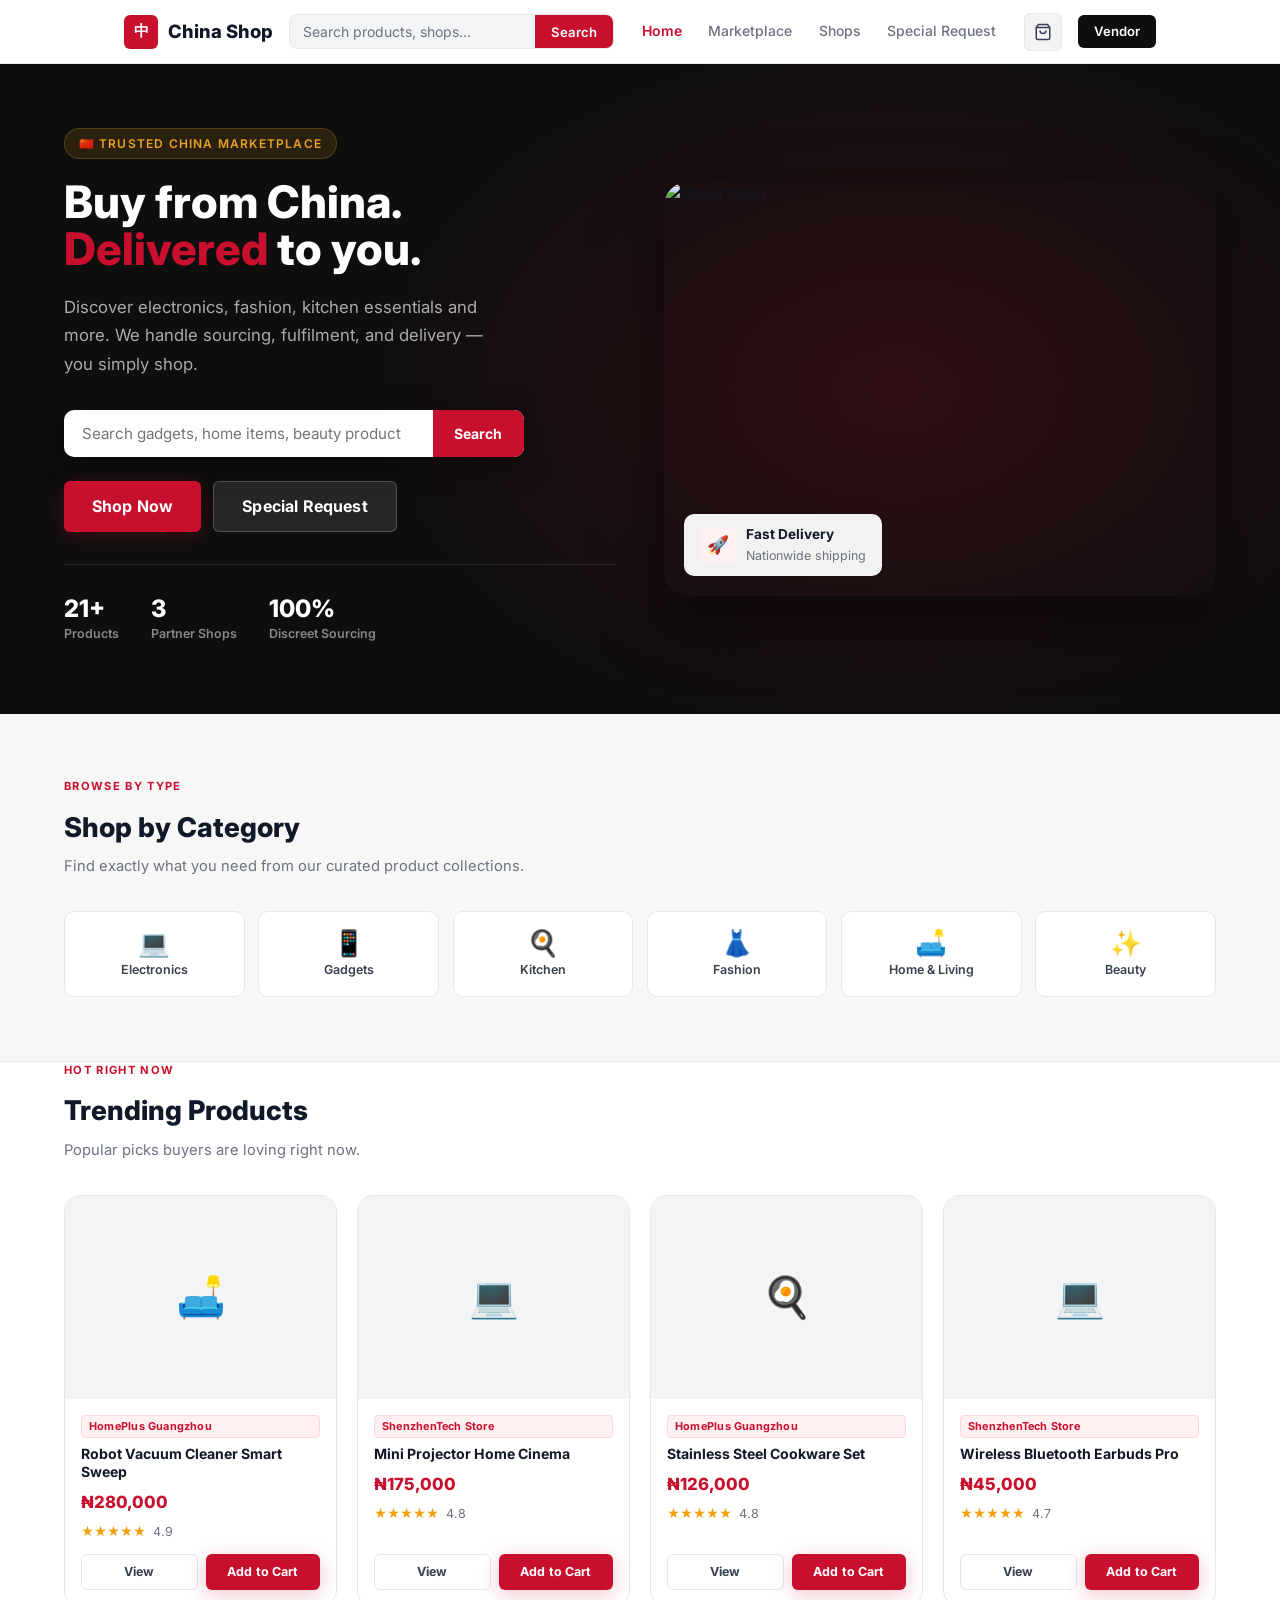
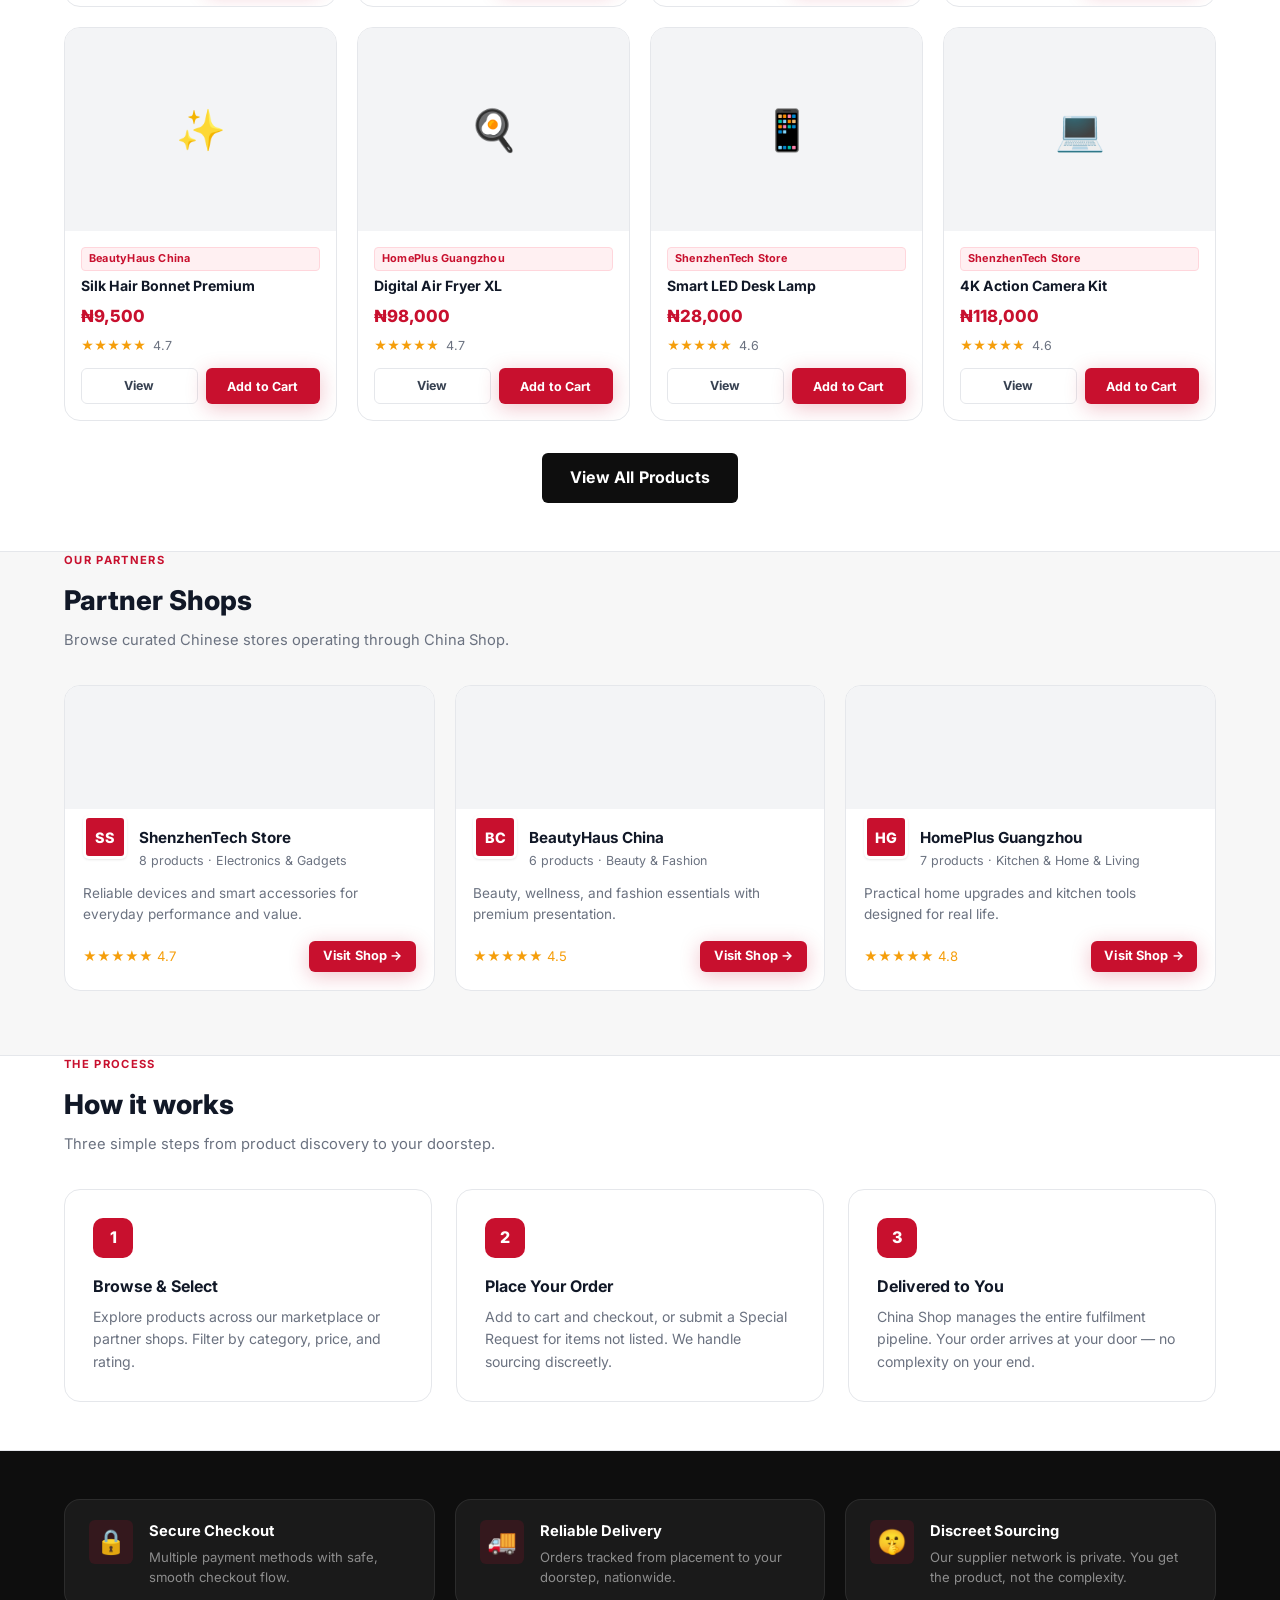
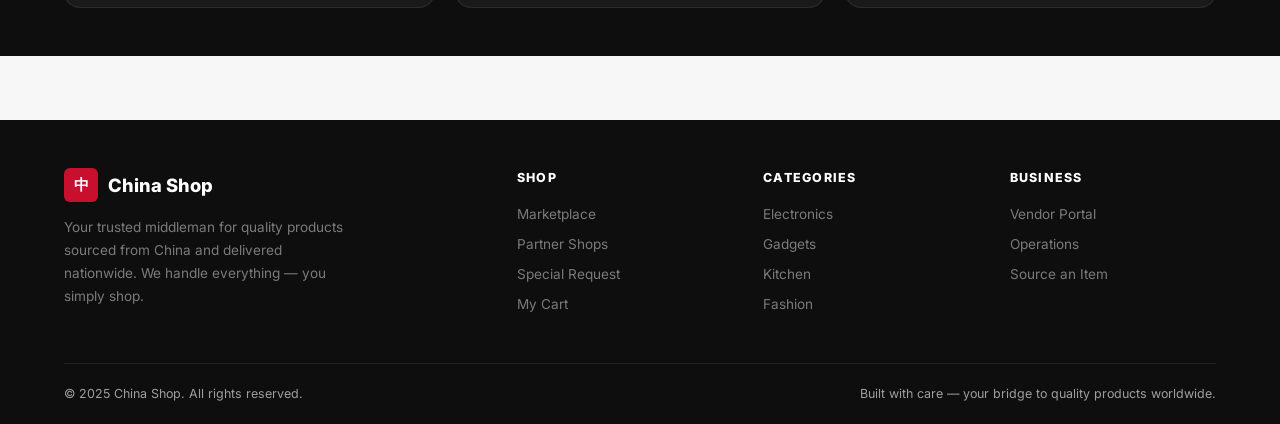
==== commit 7e030f22: "Replace entire frontend with v2 build" ====
--- a/index.html
+++ b/index.html
@@ -7,7 +7,7 @@
   <meta name="description" content="China Shop is your trusted middleman marketplace for quality products sourced from China and delivered nationwide." />
   <link rel="preconnect" href="https://fonts.googleapis.com" />
   <link rel="preconnect" href="https://fonts.gstatic.com" crossorigin />
-  <link href="https://fonts.googleapis.com/css2?family=Syne:wght@400;600;700;800&family=DM+Sans:ital,opsz,wght@0,9..40,400;0,9..40,500;0,9..40,600;1,9..40,400&display=swap" rel="stylesheet" />
+  <link href="https://fonts.googleapis.com/css2?family=Inter:wght@400;500;600;700;800&display=swap" rel="stylesheet" />
   <link rel="stylesheet" href="css/style.css" />
 </head>
 <body>
--- a/css/style.css
+++ b/css/style.css
@@ -1,4 +1,4 @@
-@import url('https://fonts.googleapis.com/css2?family=Syne:wght@400;600;700;800&family=DM+Sans:ital,opsz,wght@0,9..40,400;0,9..40,500;0,9..40,600;1,9..40,400&display=swap');
+
 
 *, *::before, *::after { box-sizing: border-box; margin: 0; padding: 0; }
 
@@ -31,13 +31,13 @@
   --shadow-lg: 0 12px 32px rgba(0,0,0,0.12);
   --shadow-red: 0 4px 20px rgba(200,16,46,0.25);
   --nav-h: 64px;
-  --font-display: 'Syne', sans-serif;
-  --font-body: 'DM Sans', sans-serif;
+  --font-display: 'Inter', system-ui, sans-serif;
+  --font-body: 'Inter', system-ui, sans-serif;
   --transition: 0.2s ease;
 }
 
 html { font-size: 16px; scroll-behavior: smooth; -webkit-font-smoothing: antialiased; }
-body { font-family: var(--font-body); background: var(--bg); color: var(--gray-900); line-height: 1.6; }
+body { font-family: 'Inter', system-ui, sans-serif; background: var(--bg); color: var(--gray-900); line-height: 1.6; }
 a { color: inherit; text-decoration: none; }
 img { display: block; max-width: 100%; }
 button { cursor: pointer; font-family: inherit; }
@@ -50,19 +50,19 @@
 
 /* ─── TYPOGRAPHY ─────────────────────────── */
 .page-title {
-  font-family: var(--font-display);
+  font-family: 'Inter', system-ui, sans-serif;
   font-size: 2rem; font-weight: 800;
   margin-bottom: 0.3rem; color: var(--gray-900);
 }
 .page-subtitle { color: var(--gray-500); font-size: 0.95rem; margin-bottom: 2rem; }
 .section-label {
-  font-family: var(--font-display);
+  font-family: 'Inter', system-ui, sans-serif;
   font-size: 0.7rem; font-weight: 700; letter-spacing: 0.12em;
   text-transform: uppercase; color: var(--red);
   margin-bottom: 0.6rem; display: block;
 }
 .section-heading {
-  font-family: var(--font-display);
+  font-family: 'Inter', system-ui, sans-serif;
   font-size: 1.7rem; font-weight: 800;
   color: var(--gray-900); margin-bottom: 0.4rem;
 }
@@ -84,7 +84,7 @@
 }
 .logo {
   display: flex; align-items: center; gap: 0.6rem;
-  font-family: var(--font-display);
+  font-family: 'Inter', system-ui, sans-serif;
   font-size: 1.15rem; font-weight: 800;
   color: var(--gray-900); white-space: nowrap;
   flex-shrink: 0;
@@ -116,7 +116,7 @@
   padding: 0 1rem; background: var(--red);
   color: var(--white); border: none;
   font-size: 0.82rem; font-weight: 600;
-  font-family: var(--font-display);
+  font-family: 'Inter', system-ui, sans-serif;
   cursor: pointer; transition: background var(--transition);
   white-space: nowrap;
 }
@@ -166,7 +166,7 @@
   background: var(--black);
   color: var(--white);
   font-size: 0.82rem; font-weight: 600;
-  font-family: var(--font-display);
+  font-family: 'Inter', system-ui, sans-serif;
   border: none; cursor: pointer;
   transition: background var(--transition);
   white-space: nowrap;
@@ -212,7 +212,7 @@
   display: inline-flex; align-items: center; justify-content: center;
   gap: 0.4rem; padding: 0.55rem 1.25rem;
   border-radius: var(--radius-sm);
-  font-family: var(--font-display);
+  font-family: 'Inter', system-ui, sans-serif;
   font-size: 0.875rem; font-weight: 700;
   border: none; cursor: pointer;
   transition: all var(--transition);
@@ -251,7 +251,7 @@
   width: 100%; padding: 0.6rem 0.85rem;
   border: 1.5px solid var(--border);
   border-radius: var(--radius-sm);
-  font-size: 0.9rem; font-family: var(--font-body);
+  font-size: 0.9rem; font-family: 'Inter', system-ui, sans-serif;
   background: var(--white); color: var(--gray-900);
   transition: border-color var(--transition), box-shadow var(--transition);
   appearance: none;
@@ -307,7 +307,7 @@
   display: inline-flex; align-items: center; gap: 0.5rem;
   font-size: 0.75rem; font-weight: 600;
   color: var(--gold);
-  font-family: var(--font-display);
+  font-family: 'Inter', system-ui, sans-serif;
   letter-spacing: 0.1em; text-transform: uppercase;
   margin-bottom: 1.25rem;
   padding: 0.3rem 0.85rem;
@@ -316,8 +316,8 @@
   border-radius: 20px;
 }
 .hero-title {
-  font-family: var(--font-display);
-  font-size: 3.5rem; font-weight: 800;
+  font-family: 'Inter', system-ui, sans-serif;
+  font-size: 2.8rem; font-weight: 800;
   line-height: 1.05; margin-bottom: 1.25rem;
   color: var(--white);
 }
@@ -343,7 +343,7 @@
 .hero-search-bar button {
   padding: 0 1.35rem;
   background: var(--red); color: var(--white);
-  border: none; font-family: var(--font-display);
+  border: none; font-family: 'Inter', system-ui, sans-serif;
   font-size: 0.875rem; font-weight: 700;
   cursor: pointer; transition: background var(--transition);
 }
@@ -383,7 +383,7 @@
   border-top: 1px solid rgba(255,255,255,0.1);
 }
 .hero-stat .stat-num {
-  font-family: var(--font-display);
+  font-family: 'Inter', system-ui, sans-serif;
   font-size: 1.5rem; font-weight: 800;
   color: var(--white); line-height: 1;
   margin-bottom: 0.2rem;
@@ -421,7 +421,7 @@
 }
 .category-tile .tile-label {
   font-size: 0.78rem; font-weight: 600;
-  font-family: var(--font-display);
+  font-family: 'Inter', system-ui, sans-serif;
   text-align: center; line-height: 1.2;
 }
 
@@ -464,14 +464,14 @@
 .product-body { padding: 1rem; flex: 1; display: flex; flex-direction: column; }
 .product-shop {
   display: inline-block; font-size: 0.68rem; font-weight: 700;
-  font-family: var(--font-display);
+  font-family: 'Inter', system-ui, sans-serif;
   color: var(--red); background: var(--red-soft);
   border: 1px solid var(--red-border);
   padding: 2px 7px; border-radius: 4px;
   margin-bottom: 0.4rem; letter-spacing: 0.02em;
 }
 .product-name {
-  font-family: var(--font-display);
+  font-family: 'Inter', system-ui, sans-serif;
   font-size: 0.88rem; font-weight: 700;
   color: var(--gray-900); line-height: 1.3;
   margin-bottom: 0.5rem;
@@ -479,7 +479,7 @@
   -webkit-box-orient: vertical; overflow: hidden;
 }
 .product-price {
-  font-family: var(--font-display);
+  font-family: 'Inter', system-ui, sans-serif;
   font-size: 1.05rem; font-weight: 800;
   color: var(--red); margin-bottom: 0.35rem;
 }
@@ -517,14 +517,14 @@
   background: var(--red); color: var(--white);
   border-radius: var(--radius-sm);
   display: flex; align-items: center; justify-content: center;
-  font-family: var(--font-display);
+  font-family: 'Inter', system-ui, sans-serif;
   font-size: 0.9rem; font-weight: 800;
   border: 3px solid var(--white);
   box-shadow: var(--shadow-sm);
   margin-top: -22px; position: relative;
 }
 .shop-name {
-  font-family: var(--font-display);
+  font-family: 'Inter', system-ui, sans-serif;
   font-size: 0.95rem; font-weight: 700;
   color: var(--gray-900);
 }
@@ -556,13 +556,13 @@
   width: 40px; height: 40px;
   background: var(--red); color: var(--white);
   border-radius: var(--radius);
-  font-family: var(--font-display);
+  font-family: 'Inter', system-ui, sans-serif;
   font-size: 1rem; font-weight: 800;
   display: flex; align-items: center; justify-content: center;
   margin-bottom: 1rem;
 }
 .how-title {
-  font-family: var(--font-display);
+  font-family: 'Inter', system-ui, sans-serif;
   font-size: 1rem; font-weight: 700;
   color: var(--gray-900); margin-bottom: 0.4rem;
 }
@@ -585,7 +585,7 @@
   display: flex; align-items: center; justify-content: center;
 }
 .trust-title {
-  font-family: var(--font-display);
+  font-family: 'Inter', system-ui, sans-serif;
   font-size: 0.92rem; font-weight: 700;
   color: var(--white); margin-bottom: 0.25rem;
 }
@@ -604,7 +604,7 @@
   border-radius: var(--radius-lg);
 }
 .sidebar-title {
-  font-family: var(--font-display);
+  font-family: 'Inter', system-ui, sans-serif;
   font-size: 0.82rem; font-weight: 800;
   text-transform: uppercase; letter-spacing: 0.08em;
   color: var(--gray-900); margin-bottom: 1.25rem;
@@ -640,13 +640,13 @@
   background: var(--red); color: var(--white);
   border-radius: var(--radius);
   display: flex; align-items: center; justify-content: center;
-  font-family: var(--font-display);
+  font-family: 'Inter', system-ui, sans-serif;
   font-size: 1.1rem; font-weight: 800;
   border: 3px solid rgba(255,255,255,0.2);
   margin-right: 1rem;
 }
 .shop-hero-title {
-  font-family: var(--font-display);
+  font-family: 'Inter', system-ui, sans-serif;
   font-size: 1.5rem; font-weight: 800; color: var(--white);
 }
 .shop-hero-meta { font-size: 0.85rem; color: rgba(255,255,255,0.7); margin-top: 0.2rem; }
@@ -660,7 +660,7 @@
   border: 1.5px solid var(--border);
   background: var(--white);
   font-size: 0.82rem; font-weight: 600;
-  font-family: var(--font-display);
+  font-family: 'Inter', system-ui, sans-serif;
   cursor: pointer;
   color: var(--gray-700);
   transition: all var(--transition);
@@ -685,13 +685,13 @@
 .product-detail-body { padding: 0.25rem 0; }
 .product-detail-body .product-shop { font-size: 0.75rem; margin-bottom: 0.6rem; }
 .product-detail-title {
-  font-family: var(--font-display);
+  font-family: 'Inter', system-ui, sans-serif;
   font-size: 1.6rem; font-weight: 800;
   color: var(--gray-900); line-height: 1.2;
   margin-bottom: 0.75rem;
 }
 .product-detail-price {
-  font-family: var(--font-display);
+  font-family: 'Inter', system-ui, sans-serif;
   font-size: 2rem; font-weight: 800;
   color: var(--red); margin-bottom: 0.5rem;
 }
@@ -717,7 +717,7 @@
 .qty-control span {
   width: 44px; text-align: center;
   font-weight: 700; font-size: 0.95rem;
-  font-family: var(--font-display);
+  font-family: 'Inter', system-ui, sans-serif;
 }
 .detail-actions { display: flex; gap: 0.75rem; flex-wrap: wrap; margin-top: 1.25rem; }
 
@@ -740,7 +740,7 @@
   background: var(--gray-100);
 }
 .cart-item-name {
-  font-family: var(--font-display);
+  font-family: 'Inter', system-ui, sans-serif;
   font-weight: 700; font-size: 0.9rem;
   color: var(--gray-900); margin-bottom: 0.25rem;
 }
@@ -762,7 +762,7 @@
 .cart-qty button:hover { border-color: var(--red); color: var(--red); }
 .cart-qty span { font-weight: 700; font-size: 0.9rem; min-width: 20px; text-align: center; }
 .cart-item-total {
-  font-family: var(--font-display);
+  font-family: 'Inter', system-ui, sans-serif;
   font-weight: 800; font-size: 1rem; color: var(--gray-900);
   text-align: right;
 }
@@ -781,7 +781,7 @@
   border-radius: var(--radius-lg);
 }
 .order-summary h3 {
-  font-family: var(--font-display);
+  font-family: 'Inter', system-ui, sans-serif;
   font-size: 0.95rem; font-weight: 800;
   color: var(--gray-900); margin-bottom: 1rem;
   padding-bottom: 0.75rem;
@@ -794,7 +794,7 @@
 }
 .summary-row span { color: var(--gray-500); }
 .summary-row.total {
-  font-family: var(--font-display);
+  font-family: 'Inter', system-ui, sans-serif;
   font-weight: 800; font-size: 1rem;
   color: var(--gray-900);
   border-top: 1px solid var(--border);
@@ -844,7 +844,7 @@
   font-size: 2rem;
 }
 .success-title {
-  font-family: var(--font-display);
+  font-family: 'Inter', system-ui, sans-serif;
   font-size: 1.5rem; font-weight: 800;
   color: var(--gray-900); margin-bottom: 0.6rem;
 }
@@ -862,7 +862,7 @@
   top: calc(var(--nav-h) + 1rem);
 }
 .request-info-card h3 {
-  font-family: var(--font-display);
+  font-family: 'Inter', system-ui, sans-serif;
   font-size: 1rem; font-weight: 800;
   margin-bottom: 1rem; color: var(--white);
 }
@@ -904,7 +904,7 @@
   font-size: 2rem; margin-bottom: 1rem;
 }
 .pin-card h2 {
-  font-family: var(--font-display);
+  font-family: 'Inter', system-ui, sans-serif;
   font-size: 1.3rem; font-weight: 800;
   margin-bottom: 0.4rem;
 }
@@ -945,7 +945,7 @@
 }
 .stat-label { font-size: 0.75rem; color: var(--gray-500); margin-bottom: 0.35rem; font-weight: 600; }
 .stat-value {
-  font-family: var(--font-display);
+  font-family: 'Inter', system-ui, sans-serif;
   font-size: 1.6rem; font-weight: 800; color: var(--gray-900);
   line-height: 1;
 }
@@ -958,7 +958,7 @@
   display: flex; justify-content: space-between; align-items: center;
 }
 .dash-card-title {
-  font-family: var(--font-display);
+  font-family: 'Inter', system-ui, sans-serif;
   font-size: 0.9rem; font-weight: 800; color: var(--gray-900);
 }
 .table-wrap { overflow-x: auto; }
@@ -981,7 +981,7 @@
 .status-pill {
   display: inline-block; padding: 3px 10px;
   border-radius: 20px; font-size: 0.72rem;
-  font-weight: 700; font-family: var(--font-display);
+  font-weight: 700; font-family: 'Inter', system-ui, sans-serif;
   letter-spacing: 0.04em;
 }
 .s-new { background: #ECFDF5; color: #059669; }
@@ -990,7 +990,7 @@
 .s-delivered { background: #F5F3FF; color: #7C3AED; }
 .vendor-form { padding: 1.25rem; }
 .vendor-form h3 {
-  font-family: var(--font-display);
+  font-family: 'Inter', system-ui, sans-serif;
   font-size: 0.9rem; font-weight: 800; margin-bottom: 1rem;
 }
 .empty-msg {
@@ -1016,7 +1016,7 @@
   color: rgba(255,255,255,0.45); max-width: 280px;
 }
 .footer-col h4 {
-  font-family: var(--font-display);
+  font-family: 'Inter', system-ui, sans-serif;
   font-size: 0.78rem; font-weight: 800;
   text-transform: uppercase; letter-spacing: 0.1em;
   color: var(--white); margin-bottom: 1rem;
